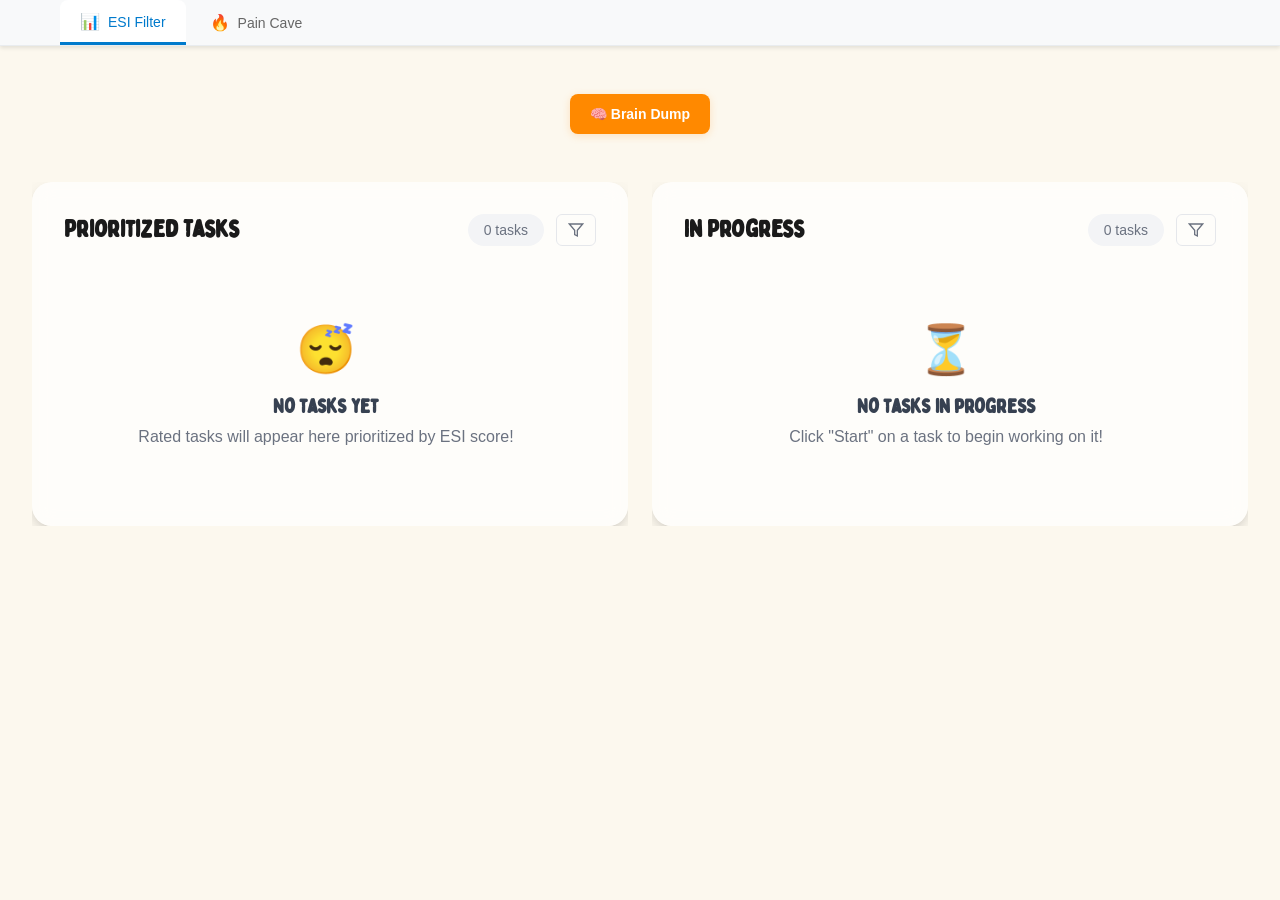
==== index.html @ 1f22bc1b "Fix PWA icon sizing - Add proper icon sizes for all platforms" ====
<!DOCTYPE html>
<html lang="en">
<head>
    <meta charset="UTF-8">
    <meta name="viewport" content="width=device-width, initial-scale=1.0">
    <title>ESI Filter - Task Prioritization Tool</title>
    <link rel="manifest" href="./manifest.json" />
    <meta name="theme-color" content="#007acc" />
    
    <!-- Favicon and icon links -->
    <link rel="icon" type="image/png" sizes="32x32" href="./icons/favicon-32x32.png">
    <link rel="icon" type="image/png" sizes="16x16" href="./icons/favicon-16x16.png">
    <link rel="apple-touch-icon" sizes="180x180" href="./icons/apple-touch-icon.png">
    <link rel="icon" type="image/png" sizes="192x192" href="./icons/icon-192.png">
    <link rel="icon" type="image/png" sizes="512x512" href="./icons/icon-512.png">
    <link rel="stylesheet" href="./styles.css">
    <link href="https://fonts.cdnfonts.com/css/bobby-jones" rel="stylesheet">
</head>
<body>
    <!-- Tab Navigation -->
    <nav class="app-tabs">
        <div class="tab-container">
            <button class="tab-btn active" onclick="switchTab('esi-filter')" data-tab="esi-filter">
                <span class="tab-icon">📊</span>
                ESI Filter
            </button>
            <button class="tab-btn" onclick="switchTab('pain-cave')" data-tab="pain-cave">
                <span class="tab-icon">🔥</span>
                Pain Cave
            </button>
        </div>
    </nav>

    <!-- ESI Filter Content -->
    <div id="esi-filter-content" class="tab-content active">
        <div class="container">
            <header>
                <div class="header-actions">
                    <button class="btn-brain-dump" onclick="openBrainDumpModal()">
                        🧠 Brain Dump
                    </button>
                </div>
            </header>

            <main class="main-grid">
                <!-- Left Column: Prioritized Tasks -->
                <section class="tasks-section">
                    <div class="card">
                        <div class="section-header">
                            <h2>Prioritized Tasks</h2>
                            <div class="header-controls">
                                <div class="task-count">
                                    <span id="task-count">0 tasks</span>
                                </div>
                                <div class="filter-container">
                                    <button id="prioritized-filter-btn" class="filter-btn" onclick="esiFilter.toggleFilterMenu('prioritized')" title="Filter tasks">
                                        <svg width="16" height="16" viewBox="0 0 24 24" fill="none" stroke="currentColor" stroke-width="2">
                                            <polygon points="22,3 2,3 10,12.46 10,19 14,21 14,12.46"/>
                                        </svg>
                                        <span id="prioritized-filter-badge" class="filter-badge hidden">All</span>
                                    </button>
                                    <div id="prioritized-filter-menu" class="filter-menu hidden">
                                        <div class="filter-option" data-value="all">All Tasks</div>
                                        <div class="filter-option" data-value="10x">10x Tasks</div>
                                        <div class="filter-option" data-value="2x">2x Tasks</div>
                                        <div class="filter-option" data-value="time-sensitive">Time-Sensitive</div>
                                    </div>
                                </div>
                            </div>
                        </div>
                        
                        <div id="tasks-container" class="tasks-container">
                            <div class="empty-state">
                                <div class="empty-icon">😴</div>
                                <h3>No tasks yet</h3>
                                <p>Rated tasks will appear here prioritized by ESI score!</p>
                            </div>
                        </div>
                    </div>
                </section>

                <!-- Right Column: In Progress -->
                <section class="in-progress-section">
                    <div class="card">
                        <div class="section-header">
                            <h2>In Progress</h2>
                            <div class="header-controls">
                                <div class="task-count">
                                    <span id="in-progress-task-count">0 tasks</span>
                                </div>
                                <div class="filter-container">
                                    <button id="in-progress-filter-btn" class="filter-btn" onclick="esiFilter.toggleFilterMenu('in-progress')" title="Filter tasks">
                                        <svg width="16" height="16" viewBox="0 0 24 24" fill="none" stroke="currentColor" stroke-width="2">
                                            <polygon points="22,3 2,3 10,12.46 10,19 14,21 14,12.46"/>
                                        </svg>
                                        <span id="in-progress-filter-badge" class="filter-badge hidden">All</span>
                                    </button>
                                    <div id="in-progress-filter-menu" class="filter-menu hidden">
                                        <div class="filter-option" data-value="all">All Tasks</div>
                                        <div class="filter-option" data-value="10x">10x Tasks</div>
                                        <div class="filter-option" data-value="2x">2x Tasks</div>
                                        <div class="filter-option" data-value="time-sensitive">Time-Sensitive</div>
                                    </div>
                                </div>
                            </div>
                        </div>
                        
                        <div id="in-progress-tasks-container" class="in-progress-tasks-container">
                            <div class="empty-state">
                                <div class="empty-icon">⏳</div>
                                <h3>No tasks in progress</h3>
                                <p>Click "Start" on a task to begin working on it!</p>
                            </div>
                        </div>
                        

                    </div>
                </section>
            </main>
            
            <!-- Completed Tasks Section (Full Width Below) -->
            <section id="completed-tasks-section" class="completed-tasks-section hidden">
                <div class="card">
                    <div class="section-header">
                        <h2>Completed Tasks</h2>
                        <div class="header-controls">
                            <div class="task-count">
                                <span id="completed-task-count">0 completed</span>
                            </div>
                            <div class="filter-container">
                                <button id="completed-filter-btn" class="filter-btn" onclick="esiFilter.toggleFilterMenu('completed')" title="Filter tasks">
                                    <svg width="16" height="16" viewBox="0 0 24 24" fill="none" stroke="currentColor" stroke-width="2">
                                        <polygon points="22,3 2,3 10,12.46 10,19 14,21 14,12.46"/>
                                    </svg>
                                    <span id="completed-filter-badge" class="filter-badge hidden">All</span>
                                </button>
                                <div id="completed-filter-menu" class="filter-menu hidden">
                                    <div class="filter-option" data-value="all">All Tasks</div>
                                    <div class="filter-option" data-value="10x">10x Tasks</div>
                                    <div class="filter-option" data-value="2x">2x Tasks</div>
                                    <div class="filter-option" data-value="time-sensitive">Time-Sensitive</div>
                                </div>
                            </div>
                        </div>
                    </div>
                    
                    <div id="completed-tasks-container" class="completed-tasks-container">
                        <!-- Completed tasks will be rendered here -->
                    </div>
                </div>
            </section>
        </div>
    </div>

    <!-- Pain Cave Content -->
    <div id="pain-cave-content" class="tab-content">
        <p style="text-align: center; margin-top: 50px; color: #666;">Loading Pain Cave...</p>
    </div>

    <script src="./script.js"></script>
    <script src="./Pain Cave/script.js"></script>
</body>
</html>
---- styles.css ----
/* Bobby Jones Font */
@font-face {
    font-family: 'Bobby Jones Soft';
    src: url('Assets/Fonts/Bobby Jones Soft.otf') format('opentype');
    font-weight: normal;
    font-style: normal;
    font-display: swap;
}

:root {
    --primary-color: #1abc9c;
    --secondary-color: #f0c808;
    --accent-color: #e26d5a;
    --background-color: #fcf8ee;
    --text-color: #1a1a1a;
    --font-heading: 'Bobby Jones Soft', 'Figtree', sans-serif;
    --font-body: 'Figtree', sans-serif;
  }
  
/* Reset and base styles */
* {
    margin: 0;
    padding: 0;
    box-sizing: border-box;
}

body {
    font-family: var(--font-body);
    background-color: var(--background-color);
    color: var(--text-color);
    margin: 0;
    padding: 0;
}

h1, h2, h3 {
    font-family: var(--font-heading);
}
  
button {
    background-color: var(--primary-color);
    color: white;
    border-radius: 8px;
    padding: 10px 16px;
}

.container {
    max-width: 1400px;
    margin: 0 auto;
    padding: 2rem;
}

/* Header */
header {
    text-align: center;
    margin-bottom: 3rem;
    color: white;
}

header h1 {
    font-size: 3rem;
    margin-bottom: 0.5rem;
    font-weight: 700;
    color: #0097f2;
}

.subtitle {
    font-size: 1.2rem;
    opacity: 0.9;
    font-weight: 600;
    color:#1a1a1a
}

.subheader {
    font-size: 1rem;
    opacity: 0.7;
    font-weight: 400;
    color: #6b7280;
    margin-top: 0.5rem;
    font-style: italic;
    max-width: 600px;
    margin-left: auto;
    margin-right: auto;
}

/* Main Grid Layout - Clean Dynamic Grid */
.main-grid {
    display: grid;
    gap: 1.5rem;
    align-items: start;
    min-height: 70vh;
    transition: all 0.3s ease;
    overflow-x: hidden;
    width: 100%;
}

/* Dynamic layout - Brain Dump on top, then variable columns below */
.main-grid.one-column {
    grid-template-rows: auto 1fr;
    grid-template-columns: 1fr;
}

.main-grid.two-columns {
    grid-template-rows: auto 1fr;
    grid-template-columns: 1fr 1fr;
}

.main-grid.three-columns {
    grid-template-rows: auto 1fr;
    grid-template-columns: 1fr 1fr 1fr;
}

/* Brain Dump section - spans full width at top */
.add-task-section {
    grid-column: 1 / -1;
    display: flex;
    flex-direction: column;
    min-width: 0;
    overflow-x: hidden;
}

/* Column sections - all task columns in same row */
.to-be-rated-section,
.in-progress-section,
.tasks-section {
    height: 100%;
    display: flex;
    flex-direction: column;
    min-width: 0;
    overflow-x: hidden;
}

/* Cards */
.card {
    background: white;
    border-radius: 16px;
    padding: 2rem;
    box-shadow: 0 8px 25px -5px rgba(0, 0, 0, 0.15), 0 4px 10px -2px rgba(0, 0, 0, 0.1);
    backdrop-filter: blur(10px);
}

/* Main grid cards */
.main-grid .card {
    background: rgba(255, 255, 255, 0.7);
    border-radius: 20px;
    overflow: hidden; /* Ensures shadow and children stay inside */
    box-shadow: 0 8px 25px -5px rgba(0, 0, 0, 0.15), 0 4px 10px -2px rgba(0, 0, 0, 0.1);
  
    height: 100%;
    max-height: 70vh;
    display: flex;
    flex-direction: column;
    flex: 1;
    width: 100%;
    min-width: 0;
}

/* Sticky card for brain dump */
.sticky-card {
    position: sticky;
    top: 2rem;
    height: auto;
    max-height: 70vh;
    overflow: visible;
}

/* Section headers */
.section-header {
    display: flex;
    justify-content: space-between;
    align-items: center;
    margin-bottom: 1.5rem;
    flex-wrap: wrap;
    gap: 1rem;
}

.header-controls {
    display: flex;
    align-items: center;
    gap: 0.75rem;
    flex-wrap: wrap;
}

.input-section-header {
    margin-bottom: 1.5rem;
    font-size: 1.5rem;
    font-weight: 600;
    color: #374151;
    text-align: left;
}

.task-count {
    background: #f3f4f6;
    padding: 0.5rem 1rem;
    border-radius: 20px;
    font-size: 0.875rem;
    font-weight: 500;
    color: #6b7280;
}

/* Filter Interface */
.filter-container {
    position: relative;
    display: inline-block;
}

.filter-btn {
    background: transparent;
    border: 1px solid #e5e7eb;
    border-radius: 6px;
    padding: 0.5rem;
    cursor: pointer;
    transition: all 0.2s ease;
    display: flex;
    align-items: center;
    gap: 0.5rem;
    color: #6b7280;
    min-width: 40px;
    height: 32px;
    justify-content: center;
}

.filter-btn:hover {
    background: #f3f4f6;
    border-color: #9ca3af;
    color: #374151;
}

.filter-btn.active {
    background: rgba(107, 114, 128, 0.08);
    border: none;
    color: #6b7280;
}

.filter-badge {
    background: #6b7280;
    color: white;
    font-size: 0.7rem;
    font-weight: 600;
    padding: 0.125rem 0.375rem;
    border-radius: 10px;
    line-height: 1;
    min-width: 20px;
    text-align: center;
}

/* Time-sensitive filter badge specific styling */
.filter-badge.time-sensitive {
    background: #0097f2;
}

.filter-badge.hidden {
    display: none;
}

.filter-menu {
    position: absolute;
    top: calc(100% + 4px);
    right: 0;
    background: white;
    border: 1px solid #e5e7eb;
    border-radius: 8px;
    box-shadow: 0 4px 12px rgba(0, 0, 0, 0.15);
    z-index: 1000;
    min-width: 140px;
}

.filter-menu.hidden {
    display: none;
}

.filter-option {
    padding: 0.75rem 1rem;
    cursor: pointer;
    transition: background-color 0.2s ease;
    font-size: 0.875rem;
    color: #374151;
    border-bottom: 1px solid #f3f4f6;
}

.filter-option:last-child {
    border-bottom: none;
}

.filter-option:first-child {
    border-top-left-radius: 8px;
    border-top-right-radius: 8px;
}

.filter-option:last-child {
    border-bottom-left-radius: 8px;
    border-bottom-right-radius: 8px;
}

.filter-option:hover {
    background: #f3f4f6;
}

.filter-option:active {
    background: #e5e7eb;
}

/* Legacy dropdown styles - keeping for potential fallback */
.task-filter-dropdown {
    padding: 0.375rem 0.75rem;
    border: 1px solid #d1d5db;
    border-radius: 6px;
    font-size: 0.8rem;
    font-weight: 500;
    background: white;
    color: #374151;
    cursor: pointer;
    transition: all 0.2s ease;
    min-width: 90px;
}

.task-filter-dropdown:focus {
    outline: none;
    border-color: #3b82f6;
    box-shadow: 0 0 0 2px rgba(59, 130, 246, 0.1);
}

.task-filter-dropdown:hover {
    border-color: #9ca3af;
    background: #f9fafb;
}

/* Form styles */
.form-group {
    margin-bottom: 1.5rem;
    height: 360px;
    display: flex;
    flex-direction: column;
}

/* Brain Dump Textarea */
#brain-dump-text {
    width: 100%;
    height: 100%;
    padding: 1rem;
    border: 2px solid #e5e7eb;
    border-radius: 12px;
    font-size: 1rem;
    transition: all 0.2s ease;
    background: #f9fafb;
    font-family: inherit;
    line-height: 1.5;
    resize: none;
    overflow-y: auto;
    min-height: 200px;
}

#brain-dump-text:focus {
    outline: none;
    border-color: #ffcb12;
    box-shadow: 0 0 0 3px rgba(255, 203, 18, 0.1);
    background: white;
}

#brain-dump-text::placeholder {
    color: #9ca3af;
    font-style: italic;
}

/* Buttons */
.btn-primary {
    background: #ff8900;
    color: white;
    border: none;
    padding: 1rem 2rem;
    border-radius: 8px;
    font-size: 1rem;
    font-weight: 600;
    cursor: pointer;
    transition: all 0.2s ease;
    width: 100%;
    box-shadow: 0 4px 15px rgba(255, 137, 0, 0.3);
}

.btn-primary:hover {
    background: #e67500;
    transform: translateY(-2px);
    box-shadow: 0 4px 12px rgba(0, 0, 0, 0.15);
}

.btn-primary:active {
    transform: translateY(0);
}

/* Scrollable containers */
.tasks-container,
.unrated-tasks-container,
.in-progress-tasks-container {
    flex: 1;
    overflow-y: auto;
    overflow-x: visible;
    padding: 0.25rem 0.5rem 0 0;
    min-height: 200px;
    position: relative;
}

/* Task items should not create stacking contexts that interfere with dropdowns */
.task-item,
.unrated-task-item,
.in-progress-task-item {
    margin-bottom: 0.5rem;
    transition: all 0.2s ease;
    position: static;
    overflow: visible;
}

/* Unrated Tasks - Purple-grey accent */
.unrated-task-item .task-card {
    position: relative;
    padding: 1rem;
    background: #fefefe;
    border: 1px solid #e5e7eb;
    border-left: 4px solid #5b5167;
    border-radius: 12px;
    overflow: visible;
}

/* Prioritized Tasks - Teal accent */
.task-item .task-card {
    position: relative;
    padding: 0.75rem;
    background: #fefefe;
    border: 1px solid #e5e7eb;
    border-left: 4px solid #1abc9c;
    border-radius: 12px;
    overflow: visible;
}

/* In Progress Tasks - Amber accent (already implemented) */
.in-progress-task-item .task-card {
    position: relative;
    padding: 1rem;
    background: #fefefe;
    border: 1px solid #e5e7eb;
    border-left: 4px solid #f59e0b;
    border-radius: 12px;
    overflow: visible;
}

/* Completed Tasks - Teal accent */
.completed-task-item {
    background: #fefefe;
    border: 1px solid #e5e7eb;
    border-left: 4px solid #059669;
    border-radius: 12px;
    padding: 1rem;
    margin-bottom: 0.5rem;
    transition: all 0.2s ease;
    position: relative;
    overflow: hidden;
}

.task-row {
    display: flex;
    align-items: flex-end;
    justify-content: space-between;
    flex-wrap: nowrap;
    gap: 0.5rem;
    margin-bottom: 1rem;
}

.input-group {
    display: flex;
    flex-direction: column;
    flex: 1;
    min-width: 0;
}

.input-group .score-input {
    width: 100%;
    padding: 0.5rem 0.75rem;
    border: 1px solid #d1d5db;
    border-radius: 6px;
    font-size: 0.875rem;
    background: white;
    cursor: pointer;
    transition: all 0.2s ease;
    text-align: left;
    font-weight: 400;
    color: #9ca3af;
    appearance: none;
    -moz-appearance: none;
    -webkit-appearance: none;
}

.input-group .score-input:focus {
    outline: none;
    border-color: #3b82f6;
    box-shadow: 0 0 0 2px rgba(59, 130, 246, 0.1);
    color: #374151;
}

.input-group .score-input option {
    color: #374151;
    font-weight: 400;
    padding: 0.5rem;
}

/* When a value is selected, make text darker */
.input-group .score-input:not(:invalid) {
    color: #374151;
}

/* Add extra margin to first task to prevent clipping */
.task-item:first-child,
.unrated-task-item:first-child,
.in-progress-task-item:first-child {
    margin-top: 0.25rem;
}

/* Custom scrollbar */
.tasks-container::-webkit-scrollbar,
.unrated-tasks-container::-webkit-scrollbar,
.in-progress-tasks-container::-webkit-scrollbar {
    width: 6px;
}

.tasks-container::-webkit-scrollbar-track,
.unrated-tasks-container::-webkit-scrollbar-track,
.in-progress-tasks-container::-webkit-scrollbar-track {
    background: #f1f1f1;
    border-radius: 3px;
}

.tasks-container::-webkit-scrollbar-thumb,
.unrated-tasks-container::-webkit-scrollbar-thumb,
.in-progress-tasks-container::-webkit-scrollbar-thumb {
    background: #c1c1c1;
    border-radius: 3px;
}

.tasks-container::-webkit-scrollbar-thumb:hover,
.unrated-tasks-container::-webkit-scrollbar-thumb:hover,
.in-progress-tasks-container::-webkit-scrollbar-thumb:hover {
    background: #a8a8a8;
}

/* Empty state */
.empty-state {
    text-align: center;
    padding: 3rem 1rem;
    color: #6b7280;
}

.empty-icon {
    font-size: 3rem;
    margin-bottom: 1rem;
}

.empty-state h3 {
    font-size: 1.25rem;
    margin-bottom: 0.5rem;
    color: #374151;
}

/* Task Items - Prioritized Tasks */
.task-item {
    width: 100%;
}

/* .task-item::before {
    content: '';
    position: absolute;
    left: 0;
    top: 0;
    bottom: 0;
    width: 4px;
    background: linear-gradient(135deg, #667eea 0%, #764ba2 100%);
} */

.task-item .task-card:hover {
    transform: translateY(-2px);
    box-shadow: 0 4px 12px rgba(0, 0, 0, 0.08);
    transition: all 0.2s ease;
}

.task-header-compact {
    margin-bottom: 0.75rem;
}

.task-name {
    font-size: 1.125rem;
    font-weight: 600;
    color: #1f2937;
    line-height: 1.3;
    max-width: calc(100% - 120px);
    overflow: hidden;
    text-overflow: ellipsis;
    white-space: nowrap;
    padding-right: 1rem;
    cursor: help;
}

.task-metrics-row {
    display: flex;
    align-items: center;
    gap: 0.5rem;
    margin-bottom: 0.75rem;
}

.metric-compact {
    display: flex;
    flex-direction: column;
    align-items: center;
    background: white;
    padding: 0.25rem 0.5rem;
    border-radius: 6px;
    border: 1px solid #e5e7eb;
    min-width: 32px;
}

.metric-compact .metric-label {
    font-size: 0.6rem;
    text-transform: uppercase;
    letter-spacing: 0.3px;
    color: #6b7280;
    font-weight: 600;
    margin-bottom: 0.1rem;
    line-height: 1;
}

.metric-compact .metric-value {
    font-size: 0.9rem;
    font-weight: 700;
    color: #1f2937;
    line-height: 1;
}

.task-score-compact {
    background: linear-gradient(135deg, #667eea 0%, #764ba2 100%);
    color: white;
    padding: 0.5rem 1rem;
    border-radius: 20px;
    font-weight: 700;
    font-size: 1.1rem;
    min-width: 60px;
    text-align: center;
    margin-left: 0.25rem;
}

.task-status-row-compact {
    display: flex;
    justify-content: space-between;
    align-items: center;
    padding-top: 0.5rem;
    border-top: 1px solid #e5e7eb;
}

.task-actions {
    display: flex;
    align-items: center;
    gap: 0.5rem;
}

.notes-btn {
    background: transparent;
    border: 1px solid #d1d5db;
    padding: 0.25rem 0.5rem;
    border-radius: 4px;
    font-size: 0.8rem;
    cursor: pointer;
    transition: all 0.2s ease;
    display: flex;
    align-items: center;
    justify-content: center;
    min-width: 28px;
    height: 28px;
}

.notes-btn:hover {
    background: #f3f4f6;
    border-color: #9ca3af;
}

.notes-btn.has-notes {
    background: #fef3c7;
    border-color: #f59e0b;
    color: #92400e;
}

.notes-btn.has-notes:hover {
    background: #fbbf24;
}

.notes-panel {
    margin-top: 0.75rem;
    padding: 0.75rem;
    background: #f9fafb;
    border: 1px solid #e5e7eb;
    border-radius: 8px;
}

.notes-textarea {
    width: 100%;
    min-height: 80px;
    padding: 0.5rem;
    border: 1px solid #ffcb12;
    border-radius: 4px;
    font-size: 0.875rem;
    font-family: inherit;
    resize: vertical;
    transition: border-color 0.2s ease;
}

.notes-textarea:focus {
    outline: none;
    border-color: #ffcb12;
    box-shadow: 0 0 0 2px rgba(255, 203, 18, 0.1);
}

.notes-actions {
    display: flex;
    gap: 0.5rem;
    margin-top: 0.5rem;
    justify-content: flex-end;
}

.notes-save-btn {
    background: #0097f2;
    color: white;
    border: none;
    padding: 0.375rem 0.75rem;
    border-radius: 4px;
    font-size: 0.8rem;
    font-weight: 500;
    cursor: pointer;
    transition: all 0.2s ease;
}

.notes-save-btn:hover {
    background: #0075c2;
}

.notes-cancel-btn {
    background: transparent;
    color: #6b7280;
    border: 1px solid #d1d5db;
    padding: 0.375rem 0.75rem;
    border-radius: 4px;
    font-size: 0.8rem;
    cursor: pointer;
    transition: all 0.2s ease;
}

.notes-cancel-btn:hover {
    background: #f3f4f6;
    border-color: #9ca3af;
}

.task-status {
    font-size: 0.85rem;
    font-weight: 500;
    padding: 0.25rem 0.75rem;
    border-radius: 16px;
    display: flex;
    align-items: center;
    gap: 0.5rem;
}

.status-start {
    background: #f3f4f6;
    color: #6b7280;
    border: 1px solid #d1d5db;
}

.status-progress {
    background: #fef3c7;
    color: #d97706;
    border: 1px solid #fbbf24;
}

.status-complete {
    background: #dcfce7;
    color: #16a34a;
    border: 1px solid #4ade80;
}

.status-btn-compact {
    background: none;
    color: #6b7280;
    border: 1px solid #e5e7eb;
    padding: 0.375rem 0.75rem;
    border-radius: 6px;
    font-size: 0.8rem;
    font-weight: 500;
    cursor: pointer;
    transition: all 0.2s ease;
    height: 30px;
}

.status-btn-compact:hover {
    background: #ff8900;
    color: white;
    border: none;
    transform: translateY(-1px);
    box-shadow: 0 2px 4px rgba(102, 126, 234, 0.3);
}

.status-btn-compact:active {
    transform: translateY(0);
}

/* Individual Pain Cave Button for tasks */
.btn-pain-cave-task {
    background: #2d3748;
    color: white;
    border: none;
    padding: 0.375rem 0.75rem;
    border-radius: 6px;
    font-size: 0.8rem;
    font-weight: 500;
    cursor: pointer;
    transition: all 0.2s ease;
    height: 30px;
    min-width: 32px;
    display: flex;
    align-items: center;
    justify-content: center;
}

.btn-pain-cave-task:hover {
    background: #1a202c;
    transform: translateY(-1px);
    box-shadow: 0 2px 4px rgba(45, 55, 72, 0.3);
}

.btn-pain-cave-task:active {
    transform: translateY(0);
}

/* Unrated Tasks */
.unrated-task-item {
    margin-bottom: 0.5rem;
    transition: all 0.2s ease;
    position: relative;
}

/* .unrated-task-item::before {
    content: '';
    position: absolute;
    left: 0;
    top: 0;
    bottom: 0;
    width: 4px;
    background: linear-gradient(135deg, #f59e0b 0%, #fbbf24 100%);
} */

.unrated-task-item .task-card:hover {
    transform: translateY(-2px);
    box-shadow: 0 4px 12px rgba(0, 0, 0, 0.08);
    transition: all 0.2s ease;
}

.unrated-task-header {
    margin-bottom: 1rem;
}

.unrated-task-name {
    font-size: 1rem;
    font-weight: 600;
    color: #1f2937;
    line-height: 1.3;
    max-width: calc(100% - 120px);
    overflow: hidden;
    text-overflow: ellipsis;
    white-space: nowrap;
    padding-right: 1rem;
    cursor: help;
}

.task-row {
    display: flex;
    align-items: flex-end;
    justify-content: space-between;
    flex-wrap: nowrap;
    gap: 0.5rem;
    margin-bottom: 1rem;
}

.input-group {
    display: flex;
    flex-direction: column;
    flex: 1;
    min-width: 0;
}

.input-group .score-input {
    width: 100%;
    padding: 0.5rem 0.75rem;
    border: 1px solid #d1d5db;
    border-radius: 6px;
    font-size: 0.875rem;
    background: white;
    cursor: pointer;
    transition: all 0.2s ease;
    text-align: left;
    font-weight: 400;
    color: #9ca3af;
    appearance: none;
    -moz-appearance: none;
    -webkit-appearance: none;
}

.input-group .score-input:focus {
    outline: none;
    border-color: #3b82f6;
    box-shadow: 0 0 0 2px rgba(59, 130, 246, 0.1);
    color: #374151;
}

.input-group .score-input option {
    color: #374151;
    font-weight: 400;
    padding: 0.5rem;
}

/* When a value is selected, make text darker */
.input-group .score-input:not(:invalid) {
    color: #374151;
}

/* Custom Dropdown Styles */
.custom-dropdown {
    position: relative;
    width: 100%;
    overflow: visible;
}

.dropdown-input {
    width: 100%;
    padding: 0.3rem 1.8rem 0.3rem 0.6rem;
    border: 1px solid #0097f2;
    border-radius: 6px;
    font-size: 0.75rem;
    background: white;
    cursor: text;
    transition: all 0.2s ease;
    text-align: center;
    font-weight: 600;
    appearance: textfield; /* Standard */
    -moz-appearance: textfield; /* Firefox */
}

/* Hide spinner arrows on Chrome, Safari, Edge */
.dropdown-input::-webkit-outer-spin-button,
.dropdown-input::-webkit-inner-spin-button {
    appearance: none; /* Standard */
    -webkit-appearance: none;
    margin: 0;
}

.dropdown-input:focus {
    outline: none;
    border-color: #0097f2;
    box-shadow: 0 0 0 2px rgba(11, 171, 245, 0.2);
}

.dropdown-arrow {
    position: absolute;
    right: 0.5rem;
    top: 50%;
    transform: translateY(-50%);
    font-size: 0.6rem;
    color: #6b7280;
    cursor: pointer;
    transition: transform 0.2s ease;
}

.custom-dropdown.open .dropdown-arrow {
    transform: translateY(-50%) rotate(180deg);
}

.dropdown-options {
    position: fixed;
    background: white;
    border: 1px solid #0097f2;
    border-radius: 6px;
    max-height: 200px;
    overflow-y: auto;
    z-index: 9999;
    box-shadow: 0 8px 25px rgba(0, 0, 0, 0.2);
    opacity: 0;
    visibility: hidden;
    transform: translateY(-10px);
    transition: all 0.2s ease;
    min-width: 150px;
    max-width: 300px;
    white-space: nowrap;
}

.custom-dropdown.open .dropdown-options {
    opacity: 1 !important;
    visibility: visible !important;
    transform: translateY(0) !important;
}

.dropdown-option {
    padding: 0.5rem 0.75rem;
    font-size: 0.75rem;
    color: #374151;
    cursor: pointer;
    transition: background-color 0.15s ease;
    border-bottom: 1px solid #f3f4f6;
}

.dropdown-option:last-child {
    border-bottom: none;
}

.dropdown-option:hover {
    background-color: #fef3c7;
    color: #92400e;
}

.dropdown-option:active {
    background-color: #fbbf24;
}

.rate-button {
    background: none;
    color: #6b7280;
    border: 1px solid #e5e7eb;
    padding: 0.375rem 0.75rem;
    border-radius: 6px;
    font-size: 0.8rem;
    font-weight: 500;
    cursor: pointer;
    transition: all 0.2s ease;
    white-space: nowrap;
    height: 30px;
}

.rate-button:hover {
    background: #ff8900;
    color: white;
    border: none;
    transform: translateY(-1px);
    box-shadow: 0 2px 4px rgba(102, 126, 234, 0.3);
}

/* Leverage Selector */
.leverage-section {
    margin-top: 1rem;
    padding-top: 1rem;
    border-top: 1px solid #e5e7eb;
}

.leverage-row {
    display: flex;
    align-items: center;
    gap: 1rem;
}

.leverage-label {
    font-size: 0.8rem;
    font-weight: 600;
    color: #374151;
    margin-bottom: 0.5rem;
    display: block;
    text-align: center;
}

.leverage-label-left {
    font-size: 0.8rem;
    font-weight: 600;
    color: #374151;
    margin: 0;
    white-space: nowrap;
}

.leverage-buttons {
    display: flex;
    gap: 0.5rem;
    justify-content: flex-start;
}

.leverage-btn {
    background: #f3f4f6;
    color: #6b7280;
    border: 1px solid #d1d5db;
    padding: 0.375rem 0.75rem;
    border-radius: 6px;
    font-size: 0.75rem;
    font-weight: 600;
    cursor: pointer;
    transition: all 0.2s ease;
    min-width: 50px;
}

.leverage-btn:hover {
    background: #e5e7eb;
    border-color: #9ca3af;
    color: #374151;
}

/* Default active state (fallback) */
.leverage-btn.active {
    background: #3b82f6;
    color: white;
    border-color: #2563eb;
}

.leverage-btn.active:hover {
    background: #2563eb;
}

/* Specific active states for leverage types */
.leverage-btn[id*="leverage-10x"].active {
    background: #1abc9c;
    color: white;
    border-color: #16a085;
}

.leverage-btn[id*="leverage-10x"].active:hover {
    background: #16a085;
}

.leverage-btn[id*="leverage-2x"].active {
    background: #5b5167;
    color: white;
    border-color: #4a4058;
}

.leverage-btn[id*="leverage-2x"].active:hover {
    background: #4a4058;
}

/* Leverage Badges */
.leverage-badge {
    display: inline-block;
    padding: 0.375rem 0.75rem;
    border-radius: 6px;
    font-size: 0.8rem;
    font-weight: 500;
    text-transform: uppercase;
    letter-spacing: 0.5px;
    margin-top: 0.25rem;
    margin-left: 0.5rem;
    height: 30px;
    box-sizing: border-box;
    display: inline-flex;
    align-items: center;
    justify-content: center;
}

.leverage-10x {
    background: rgba(26, 188, 156, 0.1);
    color: #1abc9c;
    border: 1px solid rgba(26, 188, 156, 0.3);
}

.leverage-2x {
    background: rgba(91, 81, 103, 0.1);
    color: #5b5167;
    border: 1px solid rgba(91, 81, 103, 0.3);
}

.leverage-label-required {
    color: #6b7280;
    font-size: 0.7rem;
    font-weight: 600;
    text-transform: uppercase;
    letter-spacing: 0.5px;
    margin-bottom: 0.25rem;
    text-align: center;
}

/* Time-Sensitive Toggle */
.time-sensitive-toggle {
    position: absolute;
    top: 0.5rem;
    right: 2.5rem;
    background: transparent;
    border: none;
    padding: 0.25rem;
    border-radius: 4px;
    cursor: pointer;
    transition: all 0.2s ease;
    width: 24px;
    height: 24px;
    display: flex;
    align-items: center;
    justify-content: center;
    opacity: 0.4;
    color: #9ca3af;
}

.time-sensitive-toggle:hover {
    opacity: 0.7;
    background: rgba(156, 163, 175, 0.1);
    color: #6b7280;
}

.time-sensitive-toggle.active {
    opacity: 1;
    background: rgba(0, 151, 242, 0.1);
    color: #0097f2;
}

.time-sensitive-toggle.active:hover {
    background: rgba(0, 151, 242, 0.15);
    color: #0085d4;
}

/* Time-Sensitive Indicator */
.time-sensitive-indicator {
    display: inline-flex;
    align-items: center;
    justify-content: center;
    padding: 0.25rem;
    border-radius: 4px;
    background: rgba(0, 151, 242, 0.08);
    color: #0097f2;
    margin-left: 0.5rem;
    margin-top: 0.25rem;
    opacity: 0.8;
}

/* Adjust task-leverage-area to handle multiple elements */
.task-leverage-area {
    display: flex;
    align-items: center;
    flex-wrap: wrap;
    gap: 0.5rem;
}

/* Responsive adjustments for time-sensitive toggle */
@media (max-width: 768px) {
    .time-sensitive-toggle {
        width: 20px;
        height: 20px;
        top: 0.375rem;
        right: 2.25rem;
    }
    
    .time-sensitive-toggle svg {
        width: 14px;
        height: 14px;
    }
    
    .task-leverage-area {
        flex-direction: column;
        align-items: flex-start;
        gap: 0.25rem;
    }
    
    .leverage-buttons {
        display: flex;
        gap: 0.25rem;
    }
}

/* Completed Tasks */
.completed-tasks-section {
    margin-top: 2rem;
    width: 100%;
}

.completed-tasks-section.hidden {
    display: none;
}

.completed-tasks-container {
    min-height: 100px;
    max-height: 250px;
    overflow-y: auto;
    padding-right: 0.5rem;
    position: relative;
}

.completed-task-item:hover {
    transform: translateY(-2px);
    box-shadow: 0 4px 12px rgba(0, 0, 0, 0.08);
    transition: all 0.2s ease;
}

.completed-task-bottom-row {
    display: flex;
    justify-content: space-between;
    align-items: center;
    padding-top: 0.5rem;
    border-top: 1px solid #e5e7eb;
    margin-top: 0.75rem;
}

.notes-textarea[readonly] {
    background: #f9fafb;
    color: #374151;
    cursor: default;
}

.completed-task-notes {
    margin-top: 0.75rem;
    padding: 0.75rem;
    background: #f0fdf4;
    border: 1px solid #bbf7d0;
    border-radius: 8px;
    display: flex;
    gap: 0.5rem;
    align-items: flex-start;
}

.notes-icon {
    font-size: 0.875rem;
    opacity: 0.7;
    margin-top: 0.125rem;
    flex-shrink: 0;
}

.notes-content {
    flex: 1;
    min-width: 0;
}

.notes-text {
    font-style: italic;
    color: #374151;
    font-size: 0.875rem;
    line-height: 1.5;
    white-space: pre-wrap;
    word-break: break-word;
}

.notes-full-text {
    font-style: italic;
    color: #374151;
    font-size: 0.875rem;
    line-height: 1.5;
    white-space: pre-wrap;
    word-break: break-word;
    margin-top: 0.5rem;
}

.notes-toggle-btn {
    background: transparent;
    color: #059669;
    border: none;
    font-size: 0.75rem;
    cursor: pointer;
    text-decoration: underline;
    margin-top: 0.25rem;
    padding: 0;
    font-weight: 500;
}

.notes-toggle-btn:hover {
    color: #047857;
}

/* Analytics button for reflection insights */
.analytics-btn {
    background: #fef2f2 !important;
    border: 1px solid #fca5a5 !important;
    color: #dc2626 !important;
    padding: 0.25rem 0.5rem;
    border-radius: 4px;
    font-size: 0.8rem;
    cursor: pointer;
    transition: all 0.2s ease;
    display: flex;
    align-items: center;
    justify-content: center;
    min-width: 28px;
    height: 28px;
}

.analytics-btn:hover {
    background: #fee2e2 !important;
    border-color: #f87171 !important;
    color: #b91c1c !important;
}

.analytics-btn.has-reflection {
    background: #f0f9ff !important;
    border-color: #0097f2 !important;
    color: #004876 !important;
}

.analytics-btn.has-reflection:hover {
    background: #0095f27a !important;
    color: #004876 !important;
}

/* Simplified reflection content */
.reflection-content {
    margin: 1rem 0;
    padding: 1rem;
    background: #f0f9ff;
    border: 1px solid #60a5fa;
    border-radius: 12px;
    font-size: 0.875rem;
    transition: all 0.2s ease;
}

/* Remove old reflection insights styles */
.reflection-insights {
    margin: 1rem 0;
    padding: 1rem;
    background: #f0f9ff;
    border: 1px solid #60a5fa;
    border-radius: 12px;
    font-size: 0.875rem;
}

.reflection-header {
    display: flex;
    justify-content: space-between;
    align-items: center;
    cursor: pointer;
    margin-bottom: 0.75rem;
    padding: 0.25rem 0;
    border-radius: 6px;
    transition: background-color 0.2s ease;
}

.reflection-header:hover {
    background: rgba(0, 151, 242, 0.1);
}

.insight-header {
    font-weight: 600;
    color: #004876;
    font-size: 0.8rem;
    opacity: 0.9;
}

.reflection-toggle-btn {
    background: transparent;
    border: 1px solid #60a5fa;
    padding: 0.25rem 0.5rem;
    border-radius: 4px;
    font-size: 0.8rem;
    cursor: pointer;
    transition: all 0.2s ease;
    display: flex;
    align-items: center;
    justify-content: center;
    min-width: 28px;
    height: 28px;
    color: #004876;
}

.reflection-toggle-btn:hover {
    background: rgba(0, 151, 242, 0.1);
    border-color: #0097f2;
}

.rating-comparison-compact {
    display: flex;
    flex-direction: column;
    gap: 0.5rem;
}

.rating-row {
    display: flex;
    align-items: center;
    justify-content: space-between;
    padding: 0.5rem 0;
}

.rating-label {
    font-weight: 600;
    color: #17937a;
    min-width: 60px;
    font-size: 0.75rem;
    text-transform: uppercase;
    letter-spacing: 0.5px;
}

.rating-values {
    font-family: 'SF Mono', Monaco, 'Cascadia Code', 'Roboto Mono', Consolas, 'Courier New', monospace;
    color: #0d9488;
    font-weight: 500;
    font-size: 0.8rem;
    background: white;
    padding: 0.25rem 0.5rem;
    border-radius: 6px;
    border: 1px solid #a7f3d0;
}

.total-delta {
    text-align: center;
    padding: 0.5rem;
    border-radius: 8px;
    font-weight: 500;
    font-size: 0.75rem;
    margin-top: 0.5rem;
    font-style: italic;
}

.delta-positive {
    background: rgba(34, 197, 94, 0.1);
    color: #15803d;
    border: 1px solid rgba(34, 197, 94, 0.2);
}

.delta-negative {
    background: rgba(239, 68, 68, 0.1);
    color: #dc2626;
    border: 1px solid rgba(239, 68, 68, 0.2);
}

.delta-neutral {
    background: rgba(107, 114, 128, 0.1);
    color: #4b5563;
    border: 1px solid rgba(107, 114, 128, 0.2);
}

/* Responsive design */
@media (max-width: 1024px) {
    .main-grid.one-column,
    .main-grid.two-columns,
    .main-grid.three-columns {
        grid-template-rows: auto auto auto auto;
        grid-template-columns: 1fr;
        gap: 1rem;
    }
    
    .main-grid .to-be-rated-section,
    .main-grid .in-progress-section,
    .main-grid .tasks-section {
        grid-column: 1;
    }
    
    .main-grid .card {
        max-height: 60vh;
    }
    
    .sticky-card {
        position: static;
        max-height: none;
    }
    
    .completed-tasks-section {
        margin-top: 1rem;
    }
}

@media (max-width: 768px) {
    .container {
        padding: 1rem;
    }
    
    header h1 {
        font-size: 2rem;
    }
    
    .main-grid.one-column,
    .main-grid.two-columns,
    .main-grid.three-columns {
        grid-template-rows: auto auto auto auto;
        grid-template-columns: 1fr;
        gap: 1rem;
    }
    
    .add-task-section,
    .to-be-rated-section,
    .in-progress-section,
    .tasks-section {
        grid-column: 1;
        margin-top: 0;
    }
    
    .main-grid .card {
        padding: 1.5rem;
        max-height: 50vh;
    }
    
    .sticky-card {
        position: static;
        max-height: none;
    }
    
    .tasks-container,
    .unrated-tasks-container,
    .in-progress-tasks-container {
        max-height: 40vh;
    }
    
    .completed-tasks-section {
        margin-top: 1rem;
    }

    .header-controls {
        flex-direction: column;
        align-items: flex-start;
        gap: 0.5rem;
    }

    .task-filter-dropdown {
        min-width: 120px;
        font-size: 0.75rem;
    }
}

/* Animation for new tasks */
@keyframes slideIn {
    from {
        opacity: 0;
        transform: translateY(20px);
    }
    to {
        opacity: 1;
        transform: translateY(0);
    }
}

.task-item.new {
    animation: slideIn 0.3s ease-out;
}

/* Warning for no 10x tasks in progress */
.no-10x-warning {
    margin: 0.75rem 0;
    padding: 0.5rem 0.75rem;
    background: #fef2f2;
    border: 1px solid #fecaca;
    border-left: 3px solid #dc2626;
    border-radius: 6px;
    animation: slideIn 0.3s ease-out;
}

.warning-content {
    display: flex;
    align-items: center;
    gap: 0.375rem;
    color: #dc2626;
    font-weight: 500;
    font-size: 0.75rem;
}

.warning-icon {
    font-size: 0.875rem;
    flex-shrink: 0;
}

.warning-text {
    flex: 1;
}

.hidden {
    display: none;
}

.task-metrics-top-right {
    position: absolute;
    top: 1.5rem;
    right: 0.75rem;
    display: flex;
    align-items: center;
    gap: 0.25rem;
}

/* Completed tasks need higher positioning */
.completed-task-item .task-metrics-top-right {
    top: 1.75rem;
}

/* Top 20% tasks keep the green color (existing) */
.task-score-right {
    position: relative;
    background: #3b9901;
    color: white;
    padding: 0.5rem 0.5rem;
    border-radius: 6px;
    font-weight: 700;
    font-size: 0.9rem;
    min-width: 32px;
    height: 32px;
    text-align: center;
}

/* Non-top-20% tasks get a lighter blue-gray color */
.task-score-right.score-standard {
    background: #9ca3af;
    color: white;
}

.task-score-right.score-standard:hover {
    transform: scale(1.05);
    box-shadow: 0 2px 8px rgba(156, 163, 175, 0.3);
}

/* Keep green hover for top 20% */
.task-score-right:not(.score-standard):hover {
    transform: scale(1.05);
    box-shadow: 0 2px 8px rgba(59, 153, 1, 0.3);
}

/* Dual Score Display for Post-Reflection Tasks */
.task-metrics-dual {
    position: absolute;
    top: 1.75rem;
    right: 0.75rem;
    display: flex;
    align-items: center;
    gap: 0.75rem;
}

.metrics-side {
    display: flex;
    align-items: center;
    gap: 0.25rem;
    position: relative;
}

.metrics-side::before {
    content: attr(data-label);
    position: absolute;
    top: -1.2rem;
    left: 50%;
    transform: translateX(-50%);
    font-size: 0.65rem;
    font-weight: 600;
    letter-spacing: 0.5px;
    opacity: 0;
    transition: opacity 0.2s ease;
    white-space: nowrap;
    pointer-events: none;
}

.original-side {
    opacity: 0.8;
}

.original-side::before {
    content: "original";
    color: #3b9901;
}

.actual-side {
    opacity: 1;
}

.actual-side::before {
    content: "actual";
    color: #0097f2;
}

.task-metrics-dual:hover .metrics-side::before {
    opacity: 1;
}

.task-score-left {
    position: relative;
    background: #3b9901;
    color: white;
    padding: 0.5rem 0.5rem;
    border-radius: 6px;
    font-weight: 700;
    font-size: 0.9rem;
    min-width: 32px;
    height: 32px;
    text-align: center;
    display: flex;
    align-items: center;
    justify-content: center;
    transition: all 0.2s ease;
}

.task-score-left:hover {
    transform: scale(1.05);
    box-shadow: 0 2px 8px rgba(59, 153, 1, 0.3);
}

.task-score-right-actual {
    position: relative;
    background: #0097f2;
    color: white;
    padding: 0.5rem 0.5rem;
    border-radius: 6px;
    font-weight: 700;
    font-size: 0.9rem;
    min-width: 32px;
    height: 32px;
    text-align: center;
    display: flex;
    align-items: center;
    justify-content: center;
    transition: all 0.2s ease;
}

.task-score-right-actual:hover {
    transform: scale(1.05);
    box-shadow: 0 2px 8px rgba(0, 151, 242, 0.3);
}

/* Responsive adjustments for dual metrics */
@media (max-width: 768px) {
    .task-metrics-dual {
        position: static;
        justify-content: center;
        margin-top: 1rem;
        margin-bottom: 0.5rem;
    }
    
    .metrics-side {
        flex-direction: column;
        gap: 0.25rem;
    }
    
    .metrics-side::before {
        position: static;
        transform: none;
        margin-bottom: 0.25rem;
        opacity: 1;
        font-size: 0.6rem;
    }
    
    .task-score-left,
    .task-score-right-actual {
        margin-top: 0.25rem;
    }
    
    /* Mobile responsive text */
    .task-name,
    .unrated-task-name {
        max-width: calc(100% - 40px);
        padding-right: 0.5rem;
    }
    
    .task-metrics-top-right {
        position: static;
        justify-content: center;
        margin-top: 1rem;
        margin-bottom: 0.5rem;
    }
}

.header-actions {
    display: flex;
    align-items: center;
    gap: 1rem;
}

.rate-all-btn {
    background: linear-gradient(135deg, #f59e0b 0%, #d97706 100%);
    color: white;
    border: none;
    padding: 0.5rem 1rem;
    border-radius: 8px;
    font-size: 0.875rem;
    font-weight: 600;
    cursor: pointer;
    transition: all 0.2s ease;
    white-space: nowrap;
}

.rate-all-btn:hover {
    background: linear-gradient(135deg, #d97706 0%, #b45309 100%);
    transform: translateY(-1px);
    box-shadow: 0 4px 12px rgba(0, 0, 0, 0.15);
}

.rate-all-btn:active {
    transform: translateY(0);
}

/* Delete buttons */
.delete-btn,
.task-item .delete-btn {
    position: absolute;
    top: 0.5rem;
    right: 0.5rem;
    cursor: pointer;
    background: transparent;
    border: none;
    padding: 0.25rem;
    transition: all 0.2s ease;
    width: 18px;
    height: 18px;
    display: flex;
    align-items: center;
    justify-content: center;
    opacity: 0.5;
    border-radius: 4px;
    z-index: 10;
}

.delete-btn:hover,
.task-item .delete-btn:hover {
    opacity: 1;
    transform: scale(1.1);
}

.delete-btn:focus,
.task-item .delete-btn:focus {
    outline: 2px solid #ef4444;
    outline-offset: 2px;
    opacity: 1;
}

/* Undo buttons */
.undo-btn {
    position: absolute;
    top: 0.5rem;
    right: 2rem;
    cursor: pointer;
    background: transparent;
    border: none;
    padding: 0.25rem;
    transition: all 0.2s ease;
    width: 18px;
    height: 18px;
    display: flex;
    align-items: center;
    justify-content: center;
    opacity: 0.5;
    border-radius: 4px;
    z-index: 10;
    font-size: 14px;
    color: #6b7280;
    font-weight: bold;
}

.undo-btn:hover {
    opacity: 1;
    transform: scale(1.1);
    background: rgba(59, 130, 246, 0.1);
    color: #3b82f6;
}

.undo-btn:focus {
    outline: 2px solid #3b82f6;
    outline-offset: 2px;
    opacity: 1;
}

.trash-icon {
    width: 8px;
    height: 10px;
    position: relative;
    display: flex;
    flex-direction: column;
    align-items: center;
}

.trash-lid {
    width: 10px;
    height: 1.5px;
    background: #004876;
    border-radius: 1px;
    margin-bottom: 1px;
    position: relative;
    transition: background 0.2s ease;
}

.trash-lid::before {
    content: '';
    position: absolute;
    top: -1.5px;
    left: 50%;
    transform: translateX(-50%);
    width: 4px;
    height: 1.5px;
    background: #004876;
    border-radius: 1px;
    transition: background 0.2s ease;
}

.trash-body {
    width: 7px;
    height: 7px;
    background: #004876;
    border-radius: 0 0 1.5px 1.5px;
    position: relative;
    display: flex;
    justify-content: center;
    align-items: center;
    transition: background 0.2s ease;
}

.trash-lines {
    display: flex;
    gap: 1.5px;
    height: 6px;
    align-items: center;
}

.line {
    width: 0.8px;
    height: 4px;
    background: #0095f27b;
    border-radius: 0.5px;
    transition: background 0.2s ease;
}

.delete-btn:hover .trash-lid,
.delete-btn:hover .trash-lid::before,
.delete-btn:hover .trash-body,
.task-item .delete-btn:hover .trash-lid,
.task-item .delete-btn:hover .trash-lid::before,
.task-item .delete-btn:hover .trash-body {
    background: #ef4444;
}

.delete-btn:hover .line,
.task-item .delete-btn:hover .line {
    background: white;
}

/* Ensure proper alignment of buttons at bottom */
.add-task-section .card,
.to-be-rated-section .card {
    display: flex;
    flex-direction: column;
    height: 100%;
}

/* Brain dump form structure */
.add-task-section .card > form {
    flex: 1;
    display: flex;
    flex-direction: column;
}

.add-task-section .form-group {
    flex: 1;
}

/* To be rated structure */
.to-be-rated-section .unrated-tasks-container {
    flex: 1;
    overflow-y: auto;
    margin-bottom: 1.5rem;
}

/* Push buttons to bottom */
.add-task-section .btn-primary,
.to-be-rated-section .btn-primary {
    margin-top: auto;
}

/* Make Rate All button more subtle by default */
.to-be-rated-section .btn-primary {
    background: #f3f4f6;
    color: #6b7280;
    box-shadow: 0 1px 3px rgba(0, 0, 0, 0.1);
    border: 1px solid #e5e7eb;
    font-weight: 500;
}

.to-be-rated-section .btn-primary:hover {
    background: #ff8900;
    color: white;
    box-shadow: 0 4px 15px rgba(255, 137, 0, 0.3);
    border: 1px solid #ff8900;
    font-weight: 600;
    transform: translateY(-2px);
}

/* Pain Cave Button */
.pain-cave-section {
    margin-top: 1rem;
    padding-top: 1rem;
    border-top: 1px solid #e2e8f0;
    text-align: center;
}

.btn-pain-cave {
    background: #1abc9c;
    color: white;
    border: none;
    padding: 1rem 2rem;
    border-radius: 12px;
    font-size: 1rem;
    font-weight: 600;
    cursor: pointer;
    transition: all 0.2s ease;
    width: 100%;
    box-shadow: 0 4px 15px rgba(26, 188, 156, 0.3);
    text-decoration: none;
    display: inline-block;
}

.btn-pain-cave:hover {
    transform: translateY(-2px);
    box-shadow: 0 4px 12px rgba(0, 0, 0, 0.15);
    background: #16a085;
    text-decoration: none;
    color: white;
}

.btn-pain-cave:active {
    transform: translateY(0);
}

/* Responsive adjustments for Pain Cave button */
@media (max-width: 768px) {
    .btn-pain-cave {
        padding: 1rem 2rem;
        font-size: 1rem;
        width: 100%;
    }
}

/* 
 * UNIFIED MODAL SYSTEM
 * 
 * Both reflection modals (.reflection-modal and .reflection-insights-modal) now use 
 * identical styling. Any changes to one should be applied to both to maintain consistency.
 * 
 * Key shared properties:
 * - Same size: max-width: 500px, max-height: 80vh
 * - Same padding: 2rem
 * - Same border-radius: 20px
 * - Same header styling
 * - Same action button layout
 * - Same mobile responsiveness
 */

/* Shared Modal Base Styles */
.modal-overlay {
    position: fixed;
    top: 0;
    left: 0;
    right: 0;
    bottom: 0;
    background: rgba(0, 0, 0, 0.7);
    backdrop-filter: blur(4px);
    display: flex;
    align-items: center;
    justify-content: center;
    z-index: 1000;
    animation: fadeIn 0.2s ease;
}

.modal-base {
    background: white;
    border-radius: 20px;
    padding: 2rem;
    max-width: 500px;
    width: 90%;
    max-height: 80vh;
    overflow-y: auto;
    box-shadow: 0 20px 60px rgba(0, 0, 0, 0.3);
    animation: slideInUp 0.3s ease;
    position: relative;
    /* Hide scrollbar */
    scrollbar-width: none; /* Firefox */
    -ms-overflow-style: none; /* Internet Explorer 10+ */
}

.modal-base::-webkit-scrollbar {
    width: 0;
    height: 0;
    display: none;
}

/* Apply base styles to both modals */
.reflection-modal {
    background: white;
    border-radius: 16px;
    padding: 2rem;
    max-width: 500px;
    width: 90%;
    max-height: 80vh;
    overflow-y: auto;
    box-shadow: 0 8px 25px -5px rgba(0, 0, 0, 0.15), 0 4px 10px -2px rgba(0, 0, 0, 0.1);
    animation: slideInUp 0.3s ease;
    position: relative;
    border: 1px solid #e5e7eb;
    /* Hide scrollbar */
    scrollbar-width: none; /* Firefox */
    -ms-overflow-style: none; /* Internet Explorer 10+ */
}

.reflection-modal::-webkit-scrollbar {
    width: 0;
    height: 0;
    display: none;
}

.reflection-modal-overlay {
    position: fixed;
    top: 0;
    left: 0;
    right: 0;
    bottom: 0;
    background: rgba(0, 0, 0, 0.7);
    backdrop-filter: blur(4px);
    display: flex;
    align-items: center;
    justify-content: center;
    z-index: 1000;
    animation: fadeIn 0.2s ease;
}

/* Scroll indicator */
.scroll-indicator {
    position: absolute;
    bottom: 1rem;
    right: 1rem;
    width: 32px;
    height: 32px;
    background: rgba(102, 126, 234, 0.8);
    border-radius: 50%;
    display: flex;
    align-items: center;
    justify-content: center;
    color: white;
    font-size: 0.875rem;
    cursor: pointer;
    transition: all 0.3s ease;
    z-index: 10;
    animation: bounce 2s infinite;
}

.scroll-indicator:hover {
    background: rgba(102, 126, 234, 1);
    transform: scale(1.1);
}

.scroll-indicator.hidden {
    opacity: 0;
    visibility: hidden;
}

@keyframes bounce {
    0%, 20%, 50%, 80%, 100% {
        transform: translateY(0);
    }
    40% {
        transform: translateY(-5px);
    }
    60% {
        transform: translateY(-3px);
    }
}

.reflection-modal-header {
    text-align: center;
    margin-bottom: 1rem;
}

.reflection-modal-header h3 {
    font-size: 1.75rem;
    font-weight: 700;
    color: #3c3c3c;
    margin-bottom: 0.5rem;
    text-align: center;
}

.reflection-modal-header p {
    color: #6b7280;
    font-size: 1rem;
}

.reflection-modal-header .task-subtitle {
    color: #1f2937;
    font-size: 1.125rem;
    font-weight: 600;
    margin-top: 0.5rem;
    padding: 0.75rem 1.5rem;
    background: #f9fafb;
    border: 1px solid #e5e7eb;
    border-left: 4px solid #3b9901;
    border-radius: 12px;
    font-style: normal;
    text-align: center;
}

.reflection-content {
    margin-bottom: 2rem;
}

/* Original Ratings Section */
.original-ratings {
    background: white;
    padding: 1rem;
    border-radius: 12px;
    margin-bottom: 1rem;
    border: 1px solid #e5e7eb;
    border-left: 4px solid #1abc9c;
}

.original-ratings h4 {
    font-size: 0.95rem;
    font-weight: 600;
    color: #374151;
    margin-bottom: 0.75rem;
}

.original-ratings-grid {
    display: grid;
    grid-template-columns: 90px 1fr;
    gap: 0.5rem;
    align-items: center;
}

.metric-label-box {
    background: rgba(26, 188, 156, 0.1);
    color: #1abc9c;
    border: 1px solid rgba(26, 188, 156, 0.3);
    padding: 0.75rem 1rem;
    border-radius: 8px;
    font-size: 0.875rem;
    font-weight: 600;
    text-align: center;
}

.metric-value-box {
    background: white;
    padding: 0.75rem 1rem;
    border-radius: 8px;
    font-size: 0.875rem;
    color: #374151;
    border: 1px solid #1abc9c;
    line-height: 1.3;
    font-weight: 500;
}

/* Actual Ratings Section */
.actual-ratings-section {
    background: white;
    padding: 1.5rem;
    border-radius: 12px;
    margin-bottom: 1rem;
    border: 1px solid #e5e7eb;
    border-left: 4px solid #5b5167;
}

.actual-ratings-section h4 {
    font-size: 1.125rem;
    font-weight: 600;
    color: #1f2937;
    margin-bottom: 1rem;
    text-align: center;
}

/* Actual ratings grid - same as original ratings */
.actual-ratings-grid {
    display: grid;
    grid-template-columns: 90px 1fr;
    gap: 0.5rem;
    align-items: center;
}

.actual-ratings-grid .metric-label-box {
    background: rgba(91, 81, 103, 0.1);
    color: #5b5167;
    border: 1px solid rgba(91, 81, 103, 0.3);
    padding: 0.75rem 1rem;
    border-radius: 8px;
    font-size: 0.875rem;
    font-weight: 600;
    text-align: center;
}

.actual-input-wrapper {
    display: flex;
    align-items: center;
}

.actual-rating-dropdown {
    width: 100%;
    padding: 0.75rem 1rem;
    border: 1px solid #5b5167;
    border-radius: 8px;
    font-size: 0.875rem;
    background: white;
    color: #374151;
    font-weight: 500;
    cursor: pointer;
    transition: all 0.2s ease;
    appearance: none;
    -moz-appearance: none;
    -webkit-appearance: none;
}

.actual-rating-dropdown:focus {
    outline: none;
    border-color: #5b5167;
    box-shadow: 0 0 0 3px rgba(91, 81, 103, 0.1);
}

.actual-rating-dropdown option {
    padding: 0.4rem;
    font-size: 0.85rem;
}

/* Quick reflection section */
.quick-reflection-section {
    margin-bottom: 1.5rem;
    margin-top: 2rem;
}

.quick-reflection-section h4 {
    font-size: 0.95rem;
    font-weight: 600;
    color: #374151;
    margin-bottom: 0.75rem;
    text-align: center;
}

.quick-reflection-textarea {
    width: 100%;
    min-height: 100px;
    padding: 1rem;
    border: 1px solid #d1d5db;
    border-radius: 8px;
    font-size: 0.875rem;
    font-family: inherit;
    line-height: 1.5;
    resize: vertical;
    transition: all 0.2s ease;
    background: white;
}

.quick-reflection-textarea:focus {
    outline: none;
    border-color: #ff8900;
    box-shadow: 0 0 0 3px rgba(255, 137, 0, 0.1);
}

.quick-reflection-textarea::placeholder {
    color: #9ca3af;
    font-style: italic;
    line-height: 1.3;
}

/* Modal actions */
.reflection-modal-actions {
    display: flex;
    gap: 0.75rem;
    justify-content: center;
    margin-top: 1rem;
}

.btn-secondary {
    background: #f3f4f6;
    color: #6b7280;
    border: 1px solid #d1d5db;
    padding: 0.75rem 1.5rem;
    border-radius: 8px;
    font-size: 1rem;
    font-weight: 600;
    cursor: pointer;
    transition: all 0.2s ease;
}

.btn-secondary:hover {
    background: #e5e7eb;
    color: #374151;
    border-color: #9ca3af;
    transform: translateY(-1px);
}

.reflection-modal .btn-primary {
    background: #ff8900;
    color: white;
    border: none;
    padding: 0.75rem 1.5rem;
    border-radius: 8px;
    font-size: 1rem;
    font-weight: 600;
    cursor: pointer;
    transition: all 0.2s ease;
    box-shadow: 0 4px 15px rgba(255, 137, 0, 0.3);
    width: auto;
}

.reflection-modal .btn-primary:hover {
    background: #e67500;
    transform: translateY(-2px);
    box-shadow: 0 4px 12px rgba(0, 0, 0, 0.15);
}

.btn-undo {
    background: #f3f4f6;
    color: #6b7280;
    border: 1px solid #d1d5db;
    padding: 0.75rem 1.5rem;
    border-radius: 8px;
    font-size: 1rem;
    font-weight: 600;
    cursor: pointer;
    transition: all 0.2s ease;
}

.btn-undo:hover {
    background: #e5e7eb;
    color: #374151;
    border-color: #9ca3af;
    transform: translateY(-1px);
}

/* Header actions styling */
.header-actions {
    margin-top: 16px;
    display: flex;
    justify-content: center;
}

.btn-brain-dump {
    background: #ff8900;
    color: white;
    border: none;
    padding: 12px 20px;
    border-radius: 8px;
    font-weight: 600;
    cursor: pointer;
    font-size: 14px;
    transition: all 0.2s;
    box-shadow: 0 2px 8px rgba(255, 137, 0, 0.2);
}

.btn-brain-dump:hover {
    background: #e67500;
    transform: translateY(-1px);
    box-shadow: 0 4px 12px rgba(255, 137, 0, 0.3);
}

/* Brain dump modal styles */
.brain-dump-modal-overlay {
    position: fixed;
    top: 0;
    left: 0;
    right: 0;
    bottom: 0;
    background: rgba(0, 0, 0, 0.5);
    backdrop-filter: blur(4px);
    display: flex;
    align-items: center;
    justify-content: center;
    z-index: 1000;
    animation: fadeIn 0.2s ease-out;
}

.brain-dump-modal {
    background: white;
    border-radius: 12px;
    padding: 24px;
    width: 90%;
    max-width: 500px;
    max-height: 80vh;
    overflow-y: auto;
    box-shadow: 0 20px 40px rgba(0, 0, 0, 0.2);
    animation: scaleIn 0.2s ease-out;
}

.brain-dump-modal-header {
    margin-bottom: 20px;
}

.brain-dump-modal-header h3 {
    margin: 0 0 8px 0;
    color: #1f2937;
    font-size: 20px;
}

.brain-dump-modal-header p {
    margin: 0;
    color: #6b7280;
    font-size: 14px;
}

.brain-dump-form-group {
    margin-bottom: 20px;
}

.brain-dump-textarea {
    width: 100%;
    min-height: 150px;
    padding: 12px;
    border: 2px solid #e5e7eb;
    border-radius: 8px;
    font-family: inherit;
    font-size: 14px;
    line-height: 1.5;
    resize: vertical;
    transition: border-color 0.2s;
    box-sizing: border-box;
}

.brain-dump-textarea:focus {
    outline: none;
    border-color: #3b82f6;
    box-shadow: 0 0 0 3px rgba(59, 130, 246, 0.1);
}

.brain-dump-modal-actions {
    display: flex;
    gap: 12px;
    justify-content: flex-end;
}

@keyframes scaleIn {
    from { 
        opacity: 0;
        transform: scale(0.9);
    }
    to { 
        opacity: 1;
        transform: scale(1);
    }
}

/* Tab Navigation Styles */
.app-tabs {
    background: #f8f9fa;
    border-bottom: 1px solid #e9ecef;
    padding: 0;
    position: sticky;
    top: 0;
    z-index: 1000;
    box-shadow: 0 2px 4px rgba(0,0,0,0.1);
}

.tab-container {
    display: flex;
    align-items: center;
    max-width: 1200px;
    margin: 0 auto;
    padding: 0 20px;
}

.tab-btn {
    display: flex;
    align-items: center;
    gap: 8px;
    padding: 12px 20px;
    background: none;
    border: none;
    color: #666;
    font-size: 14px;
    font-weight: 500;
    cursor: pointer;
    border-radius: 8px 8px 0 0;
    transition: all 0.2s ease;
    position: relative;
    margin-right: 4px;
}

.tab-btn:hover {
    background: rgba(0, 122, 204, 0.1);
    color: #007acc;
}

.tab-btn.active {
    background: white;
    color: #007acc;
    border-bottom: 2px solid #007acc;
}

.tab-btn.active::after {
    content: '';
    position: absolute;
    bottom: -1px;
    left: 0;
    right: 0;
    height: 2px;
    background: #007acc;
}

.tab-icon {
    font-size: 16px;
}

/* Tab Content Styles */
.tab-content {
    display: none;
    min-height: calc(100vh - 60px);
}

.tab-content.active {
    display: block;
}

/* Basic Pain Cave Container Styles */
#pain-cave-content {
    min-height: calc(100vh - 60px);
    position: relative;
}
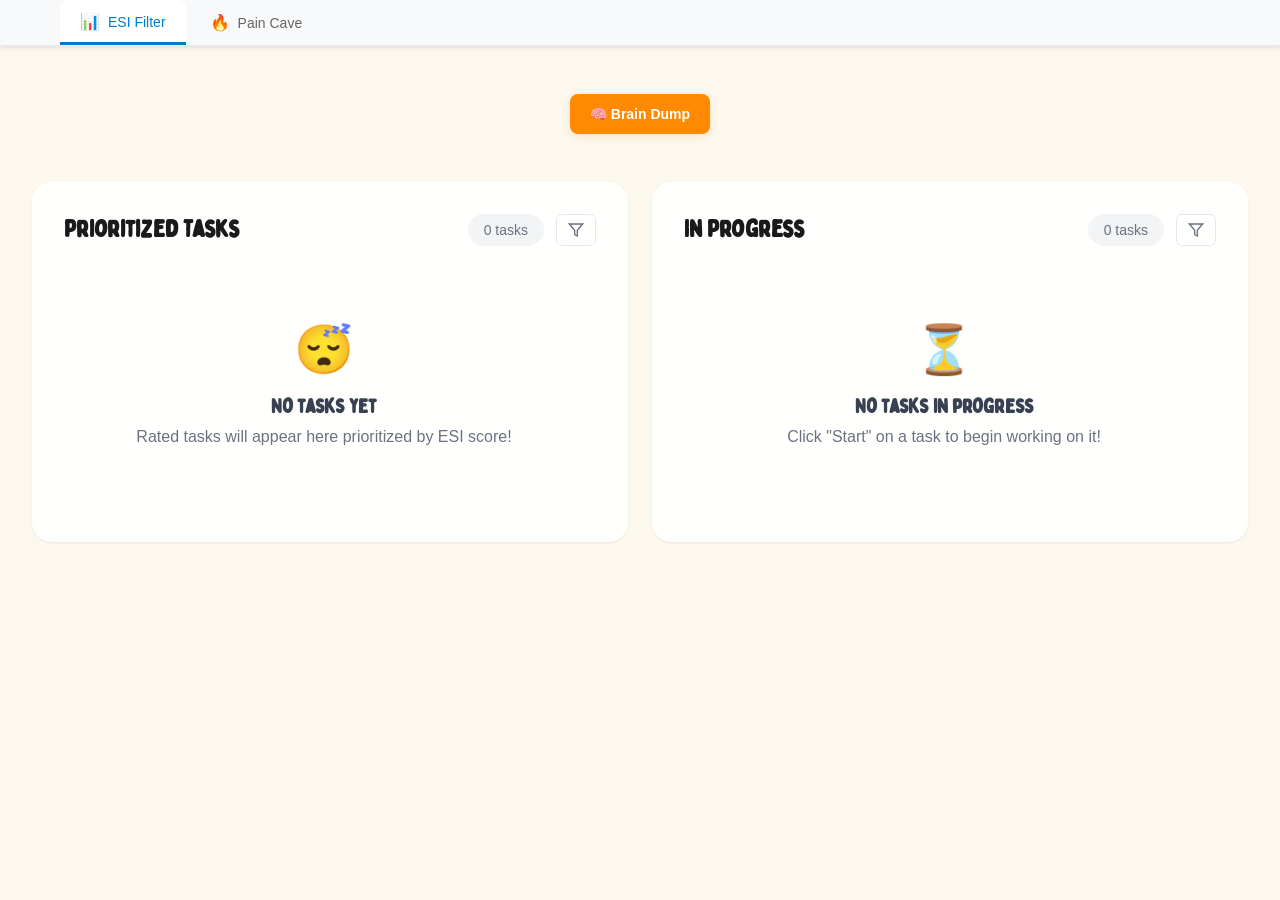
==== commit ca46477c: "shadow fix" ====
--- a/index.html
+++ b/index.html
@@ -4,8 +4,9 @@
     <meta charset="UTF-8">
     <meta name="viewport" content="width=device-width, initial-scale=1.0">
     <title>ESI Filter - Task Prioritization Tool</title>
-    <link rel="manifest" href="./manifest.json" />
-    <meta name="theme-color" content="#007acc" />
+    <!-- PWA DISABLED - Uncomment to re-enable PWA functionality -->
+    <!-- <link rel="manifest" href="./manifest.json" /> -->
+    <!-- <meta name="theme-color" content="#007acc" /> -->
     
     <!-- Favicon and icon links -->
     <link rel="icon" type="image/png" sizes="32x32" href="./icons/favicon-32x32.png">
@@ -17,49 +18,125 @@
     <link href="https://fonts.cdnfonts.com/css/bobby-jones" rel="stylesheet">
 </head>
 <body>
-    <!-- Tab Navigation -->
-    <nav class="app-tabs">
-        <div class="tab-container">
-            <button class="tab-btn active" onclick="switchTab('esi-filter')" data-tab="esi-filter">
-                <span class="tab-icon">📊</span>
-                ESI Filter
-            </button>
-            <button class="tab-btn" onclick="switchTab('pain-cave')" data-tab="pain-cave">
-                <span class="tab-icon">🔥</span>
-                Pain Cave
-            </button>
-        </div>
-    </nav>
+    <div class="app-container">
+        <!-- Tab Navigation -->
+        <nav class="app-tabs">
+            <div class="tab-container">
+                <button class="tab-btn active" onclick="switchTab('esi-filter')" data-tab="esi-filter">
+                    <span class="tab-icon">📊</span>
+                    ESI Filter
+                </button>
+                <button class="tab-btn" onclick="switchTab('pain-cave')" data-tab="pain-cave">
+                    <span class="tab-icon">🔥</span>
+                    Pain Cave
+                </button>
+            </div>
+        </nav>
 
-    <!-- ESI Filter Content -->
-    <div id="esi-filter-content" class="tab-content active">
-        <div class="container">
-            <header>
-                <div class="header-actions">
-                    <button class="btn-brain-dump" onclick="openBrainDumpModal()">
-                        🧠 Brain Dump
-                    </button>
-                </div>
-            </header>
+        <!-- ESI Filter Content -->
+        <div id="esi-filter-content" class="tab-content active">
+            <div class="container">
+                <header>
+                    <div class="header-actions">
+                        <button class="btn-brain-dump" onclick="openBrainDumpModal()">
+                            🧠 Brain Dump
+                        </button>
+                    </div>
+                </header>
 
-            <main class="main-grid">
-                <!-- Left Column: Prioritized Tasks -->
-                <section class="tasks-section">
+                <main class="main-grid">
+                    <!-- Left Column: Prioritized Tasks -->
+                    <section class="tasks-section">
+                        <div class="card">
+                            <div class="section-header">
+                                <h2>Prioritized Tasks</h2>
+                                <div class="header-controls">
+                                    <div class="task-count">
+                                        <span id="task-count">0 tasks</span>
+                                    </div>
+                                    <div class="filter-container">
+                                        <button id="prioritized-filter-btn" class="filter-btn" onclick="esiFilter.toggleFilterMenu('prioritized')" title="Filter tasks">
+                                            <svg width="16" height="16" viewBox="0 0 24 24" fill="none" stroke="currentColor" stroke-width="2">
+                                                <polygon points="22,3 2,3 10,12.46 10,19 14,21 14,12.46"/>
+                                            </svg>
+                                            <span id="prioritized-filter-badge" class="filter-badge hidden">All</span>
+                                        </button>
+                                        <div id="prioritized-filter-menu" class="filter-menu hidden">
+                                            <div class="filter-option" data-value="all">All Tasks</div>
+                                            <div class="filter-option" data-value="10x">10x Tasks</div>
+                                            <div class="filter-option" data-value="2x">2x Tasks</div>
+                                            <div class="filter-option" data-value="time-sensitive">Time-Sensitive</div>
+                                        </div>
+                                    </div>
+                                </div>
+                            </div>
+                            
+                            <div id="tasks-container" class="tasks-container">
+                                <div class="empty-state">
+                                    <div class="empty-icon">😴</div>
+                                    <h3>No tasks yet</h3>
+                                    <p>Rated tasks will appear here prioritized by ESI score!</p>
+                                </div>
+                            </div>
+                        </div>
+                    </section>
+
+                    <!-- Right Column: In Progress -->
+                    <section class="in-progress-section">
+                        <div class="card">
+                            <div class="section-header">
+                                <h2>In Progress</h2>
+                                <div class="header-controls">
+                                    <div class="task-count">
+                                        <span id="in-progress-task-count">0 tasks</span>
+                                    </div>
+                                    <div class="filter-container">
+                                        <button id="in-progress-filter-btn" class="filter-btn" onclick="esiFilter.toggleFilterMenu('in-progress')" title="Filter tasks">
+                                            <svg width="16" height="16" viewBox="0 0 24 24" fill="none" stroke="currentColor" stroke-width="2">
+                                                <polygon points="22,3 2,3 10,12.46 10,19 14,21 14,12.46"/>
+                                            </svg>
+                                            <span id="in-progress-filter-badge" class="filter-badge hidden">All</span>
+                                        </button>
+                                        <div id="in-progress-filter-menu" class="filter-menu hidden">
+                                            <div class="filter-option" data-value="all">All Tasks</div>
+                                            <div class="filter-option" data-value="10x">10x Tasks</div>
+                                            <div class="filter-option" data-value="2x">2x Tasks</div>
+                                            <div class="filter-option" data-value="time-sensitive">Time-Sensitive</div>
+                                        </div>
+                                    </div>
+                                </div>
+                            </div>
+                            
+                            <div id="in-progress-tasks-container" class="in-progress-tasks-container">
+                                <div class="empty-state">
+                                    <div class="empty-icon">⏳</div>
+                                    <h3>No tasks in progress</h3>
+                                    <p>Click "Start" on a task to begin working on it!</p>
+                                </div>
+                            </div>
+                            
+
+                        </div>
+                    </section>
+                </main>
+                
+                <!-- Completed Tasks Section (Full Width Below) -->
+                <section id="completed-tasks-section" class="completed-tasks-section hidden">
                     <div class="card">
                         <div class="section-header">
-                            <h2>Prioritized Tasks</h2>
+                            <h2>Completed Tasks</h2>
                             <div class="header-controls">
                                 <div class="task-count">
-                                    <span id="task-count">0 tasks</span>
+                                    <span id="completed-task-count">0 completed</span>
                                 </div>
                                 <div class="filter-container">
-                                    <button id="prioritized-filter-btn" class="filter-btn" onclick="esiFilter.toggleFilterMenu('prioritized')" title="Filter tasks">
+                                    <button id="completed-filter-btn" class="filter-btn" onclick="esiFilter.toggleFilterMenu('completed')" title="Filter tasks">
                                         <svg width="16" height="16" viewBox="0 0 24 24" fill="none" stroke="currentColor" stroke-width="2">
                                             <polygon points="22,3 2,3 10,12.46 10,19 14,21 14,12.46"/>
                                         </svg>
-                                        <span id="prioritized-filter-badge" class="filter-badge hidden">All</span>
+                                        <span id="completed-filter-badge" class="filter-badge hidden">All</span>
                                     </button>
-                                    <div id="prioritized-filter-menu" class="filter-menu hidden">
+                                    <div id="completed-filter-menu" class="filter-menu hidden">
                                         <div class="filter-option" data-value="all">All Tasks</div>
                                         <div class="filter-option" data-value="10x">10x Tasks</div>
                                         <div class="filter-option" data-value="2x">2x Tasks</div>
@@ -69,92 +146,18 @@
                             </div>
                         </div>
                         
-                        <div id="tasks-container" class="tasks-container">
-                            <div class="empty-state">
-                                <div class="empty-icon">😴</div>
-                                <h3>No tasks yet</h3>
-                                <p>Rated tasks will appear here prioritized by ESI score!</p>
-                            </div>
+                        <div id="completed-tasks-container" class="completed-tasks-container">
+                            <!-- Completed tasks will be rendered here -->
                         </div>
                     </div>
                 </section>
+            </div>
+        </div>
 
-                <!-- Right Column: In Progress -->
-                <section class="in-progress-section">
-                    <div class="card">
-                        <div class="section-header">
-                            <h2>In Progress</h2>
-                            <div class="header-controls">
-                                <div class="task-count">
-                                    <span id="in-progress-task-count">0 tasks</span>
-                                </div>
-                                <div class="filter-container">
-                                    <button id="in-progress-filter-btn" class="filter-btn" onclick="esiFilter.toggleFilterMenu('in-progress')" title="Filter tasks">
-                                        <svg width="16" height="16" viewBox="0 0 24 24" fill="none" stroke="currentColor" stroke-width="2">
-                                            <polygon points="22,3 2,3 10,12.46 10,19 14,21 14,12.46"/>
-                                        </svg>
-                                        <span id="in-progress-filter-badge" class="filter-badge hidden">All</span>
-                                    </button>
-                                    <div id="in-progress-filter-menu" class="filter-menu hidden">
-                                        <div class="filter-option" data-value="all">All Tasks</div>
-                                        <div class="filter-option" data-value="10x">10x Tasks</div>
-                                        <div class="filter-option" data-value="2x">2x Tasks</div>
-                                        <div class="filter-option" data-value="time-sensitive">Time-Sensitive</div>
-                                    </div>
-                                </div>
-                            </div>
-                        </div>
-                        
-                        <div id="in-progress-tasks-container" class="in-progress-tasks-container">
-                            <div class="empty-state">
-                                <div class="empty-icon">⏳</div>
-                                <h3>No tasks in progress</h3>
-                                <p>Click "Start" on a task to begin working on it!</p>
-                            </div>
-                        </div>
-                        
-
-                    </div>
-                </section>
-            </main>
-            
-            <!-- Completed Tasks Section (Full Width Below) -->
-            <section id="completed-tasks-section" class="completed-tasks-section hidden">
-                <div class="card">
-                    <div class="section-header">
-                        <h2>Completed Tasks</h2>
-                        <div class="header-controls">
-                            <div class="task-count">
-                                <span id="completed-task-count">0 completed</span>
-                            </div>
-                            <div class="filter-container">
-                                <button id="completed-filter-btn" class="filter-btn" onclick="esiFilter.toggleFilterMenu('completed')" title="Filter tasks">
-                                    <svg width="16" height="16" viewBox="0 0 24 24" fill="none" stroke="currentColor" stroke-width="2">
-                                        <polygon points="22,3 2,3 10,12.46 10,19 14,21 14,12.46"/>
-                                    </svg>
-                                    <span id="completed-filter-badge" class="filter-badge hidden">All</span>
-                                </button>
-                                <div id="completed-filter-menu" class="filter-menu hidden">
-                                    <div class="filter-option" data-value="all">All Tasks</div>
-                                    <div class="filter-option" data-value="10x">10x Tasks</div>
-                                    <div class="filter-option" data-value="2x">2x Tasks</div>
-                                    <div class="filter-option" data-value="time-sensitive">Time-Sensitive</div>
-                                </div>
-                            </div>
-                        </div>
-                    </div>
-                    
-                    <div id="completed-tasks-container" class="completed-tasks-container">
-                        <!-- Completed tasks will be rendered here -->
-                    </div>
-                </div>
-            </section>
+        <!-- Pain Cave Content -->
+        <div id="pain-cave-content" class="tab-content">
+            <p style="text-align: center; margin-top: 50px; color: #666;">Loading Pain Cave...</p>
         </div>
-    </div>
-
-    <!-- Pain Cave Content -->
-    <div id="pain-cave-content" class="tab-content">
-        <p style="text-align: center; margin-top: 50px; color: #666;">Loading Pain Cave...</p>
     </div>
 
     <script src="./script.js"></script>
--- a/styles.css
+++ b/styles.css
@@ -43,11 +43,107 @@
     padding: 10px 16px;
 }
 
+/* Global app container - only active in PWA mode */
+.app-container {
+    /* Default: no restrictions for web browsers */
+    max-width: none;
+    margin: 0;
+    padding: 0;
+    box-sizing: border-box;
+}
+
+/* PWA DISABLED - Uncomment the entire block below to re-enable PWA functionality */
+/*
+@media (display-mode: standalone) {
+    .app-container {
+        max-width: 600px;
+        margin: 0 auto;
+        padding: 0.5rem;
+        box-sizing: border-box;
+        min-height: 100vh;
+        width: 100%;
+    }
+    
+    .container {
+        max-width: none !important;
+        margin: 0 !important;
+        padding: 0 !important;
+        width: 100% !important;
+    }
+    
+    .main-grid {
+        grid-template-columns: 1fr !important;
+        grid-template-rows: auto auto auto !important;
+        gap: 0.5rem !important;
+        width: 100% !important;
+        margin: 0 !important;
+        padding: 0 !important;
+    }
+    
+    .tasks-section,
+    .in-progress-section,
+    .to-be-rated-section {
+        width: 100% !important;
+        grid-column: 1;
+        margin: 0 !important;
+        padding: 0 !important;
+        box-sizing: border-box !important;
+    }
+    
+    .main-grid .card {
+        max-height: 50vh;
+        min-height: 200px;
+        width: 100% !important;
+        margin: 0 !important;
+        border-radius: 12px;
+        box-sizing: border-box !important;
+    }
+    
+    .card {
+        padding: 1.2rem !important;
+    }
+    
+    .tasks-container,
+    .in-progress-tasks-container,
+    .completed-tasks-container {
+        width: 100% !important;
+        margin: 0 !important;
+        padding: 0 !important;
+        box-sizing: border-box !important;
+    }
+    
+    .section-header {
+        width: 100% !important;
+        margin: 0 0 1rem 0 !important;
+        padding: 0 !important;
+    }
+    
+    header {
+        margin-bottom: 1rem;
+    }
+}
+*/
+
+/* Default container styles for web browsers */
 .container {
     max-width: 1400px;
     margin: 0 auto;
     padding: 2rem;
 }
+
+/* PWA DISABLED - Uncomment to re-enable PWA mobile responsiveness */
+/*
+@media (display-mode: standalone) and (max-width: 768px) {
+    .app-container {
+        padding: 0.5rem !important;
+        max-width: 600px !important;
+    }
+    
+    .container {
+        padding: 0 !important;
+    }
+}
+*/
 
 /* Header */
 header {
@@ -89,7 +185,7 @@
     align-items: start;
     min-height: 70vh;
     transition: all 0.3s ease;
-    overflow-x: hidden;
+    overflow-x: visible;
     width: 100%;
 }
 
@@ -115,7 +211,7 @@
     display: flex;
     flex-direction: column;
     min-width: 0;
-    overflow-x: hidden;
+    overflow-x: visible;
 }
 
 /* Column sections - all task columns in same row */
@@ -126,7 +222,7 @@
     display: flex;
     flex-direction: column;
     min-width: 0;
-    overflow-x: hidden;
+    overflow-x: visible;
 }
 
 /* Cards */
@@ -134,16 +230,28 @@
     background: white;
     border-radius: 16px;
     padding: 2rem;
-    box-shadow: 0 8px 25px -5px rgba(0, 0, 0, 0.15), 0 4px 10px -2px rgba(0, 0, 0, 0.1);
+    box-shadow: 
+        0 1px 2px rgba(0, 0, 0, 0.05),
+        0 1px 1px rgba(0, 0, 0, 0.03);
     backdrop-filter: blur(10px);
+    transition: box-shadow 0.3s ease;
+}
+
+.card:hover {
+    box-shadow: 
+        0 10px 25px rgba(0, 0, 0, 0.15),
+        0 6px 10px rgba(0, 0, 0, 0.1);
 }
 
 /* Main grid cards */
 .main-grid .card {
-    background: rgba(255, 255, 255, 0.7);
+    background: rgba(255, 255, 255, 0.9);
     border-radius: 20px;
-    overflow: hidden; /* Ensures shadow and children stay inside */
-    box-shadow: 0 8px 25px -5px rgba(0, 0, 0, 0.15), 0 4px 10px -2px rgba(0, 0, 0, 0.1);
+    overflow: visible; /* Allow shadow to extend beyond boundaries */
+    box-shadow: 
+        0 1px 3px rgba(0, 0, 0, 0.05),
+        0 1px 2px rgba(0, 0, 0, 0.03);
+    transition: all 0.3s ease;
   
     height: 100%;
     max-height: 70vh;
@@ -152,6 +260,12 @@
     flex: 1;
     width: 100%;
     min-width: 0;
+}
+
+.main-grid .card:hover {
+    box-shadow: 
+        0 10px 25px rgba(0, 0, 0, 0.2),
+        0 6px 10px rgba(0, 0, 0, 0.15);
 }
 
 /* Sticky card for brain dump */
@@ -393,7 +507,7 @@
     flex: 1;
     overflow-y: auto;
     overflow-x: visible;
-    padding: 0.25rem 0.5rem 0 0;
+    padding: 0.25rem 1rem 1rem 0.25rem;
     min-height: 200px;
     position: relative;
 }
@@ -441,6 +555,13 @@
     overflow: visible;
 }
 
+.in-progress-task-item .task-card:hover {
+    box-shadow: 
+        0 10px 25px rgba(0, 0, 0, 0.2),
+        0 6px 10px rgba(0, 0, 0, 0.15);
+    transition: all 0.2s ease;
+}
+
 /* Completed Tasks - Teal accent */
 .completed-task-item {
     background: #fefefe;
@@ -573,8 +694,9 @@
 } */
 
 .task-item .task-card:hover {
-    transform: translateY(-2px);
-    box-shadow: 0 4px 12px rgba(0, 0, 0, 0.08);
+    box-shadow: 
+        0 10px 25px rgba(0, 0, 0, 0.2),
+        0 6px 10px rgba(0, 0, 0, 0.15);
     transition: all 0.2s ease;
 }
 
@@ -850,8 +972,9 @@
 } */
 
 .unrated-task-item .task-card:hover {
-    transform: translateY(-2px);
-    box-shadow: 0 4px 12px rgba(0, 0, 0, 0.08);
+    box-shadow: 
+        0 10px 25px rgba(0, 0, 0, 0.2),
+        0 6px 10px rgba(0, 0, 0, 0.15);
     transition: all 0.2s ease;
 }
 
@@ -1273,8 +1396,9 @@
 }
 
 .completed-task-item:hover {
-    transform: translateY(-2px);
-    box-shadow: 0 4px 12px rgba(0, 0, 0, 0.08);
+    box-shadow: 
+        0 10px 25px rgba(0, 0, 0, 0.2),
+        0 6px 10px rgba(0, 0, 0, 0.15);
     transition: all 0.2s ease;
 }
 
@@ -2675,4 +2799,15 @@
 #pain-cave-content {
     min-height: calc(100vh - 60px);
     position: relative;
+}
+
+/* Mobile responsiveness for app-container */
+@media (max-width: 768px) {
+    .app-container {
+        padding: 0.5rem;
+    }
+    
+    .container {
+        padding: 1rem 0;
+    }
 }
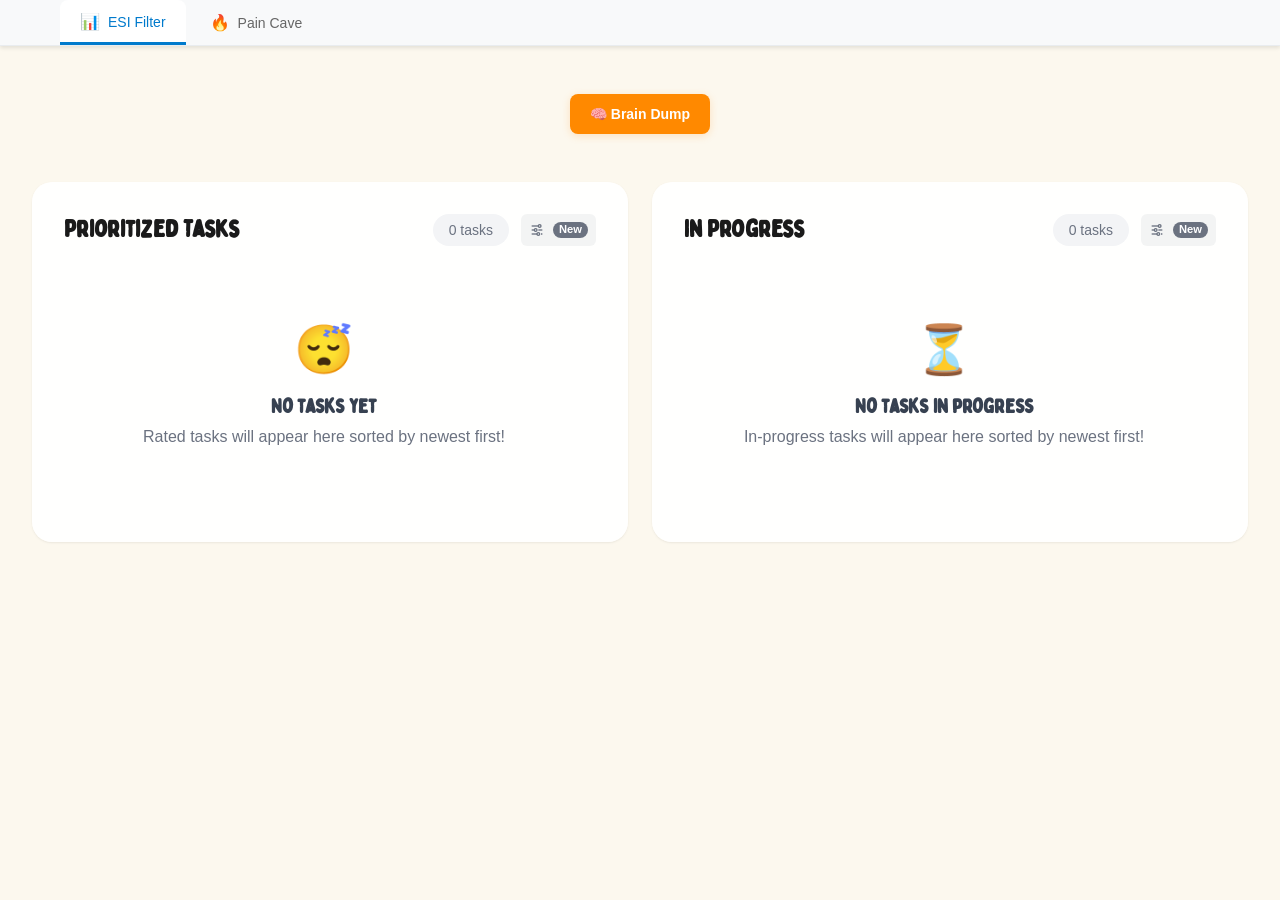
==== commit f6937056: "filter options" ====
--- a/index.html
+++ b/index.html
@@ -57,11 +57,21 @@
                                     <div class="filter-container">
                                         <button id="prioritized-filter-btn" class="filter-btn" onclick="esiFilter.toggleFilterMenu('prioritized')" title="Filter tasks">
                                             <svg width="16" height="16" viewBox="0 0 24 24" fill="none" stroke="currentColor" stroke-width="2">
-                                                <polygon points="22,3 2,3 10,12.46 10,19 14,21 14,12.46"/>
+                                                <line x1="4" y1="6" x2="14" y2="6"/>
+                                                <circle cx="16" cy="6" r="2"/>
+                                                <line x1="20" y1="6" x2="20" y2="6"/>
+                                                <line x1="4" y1="12" x2="8" y2="12"/>
+                                                <circle cx="10" cy="12" r="2"/>
+                                                <line x1="14" y1="12" x2="20" y2="12"/>
+                                                <line x1="4" y1="18" x2="12" y2="18"/>
+                                                <circle cx="14" cy="18" r="2"/>
+                                                <line x1="18" y1="18" x2="20" y2="18"/>
                                             </svg>
                                             <span id="prioritized-filter-badge" class="filter-badge hidden">All</span>
                                         </button>
                                         <div id="prioritized-filter-menu" class="filter-menu hidden">
+                                            <div class="filter-option" data-value="newest">Newest</div>
+                                            <div class="filter-option" data-value="oldest">Oldest</div>
                                             <div class="filter-option" data-value="all">All Tasks</div>
                                             <div class="filter-option" data-value="10x">10x Tasks</div>
                                             <div class="filter-option" data-value="2x">2x Tasks</div>
@@ -93,11 +103,21 @@
                                     <div class="filter-container">
                                         <button id="in-progress-filter-btn" class="filter-btn" onclick="esiFilter.toggleFilterMenu('in-progress')" title="Filter tasks">
                                             <svg width="16" height="16" viewBox="0 0 24 24" fill="none" stroke="currentColor" stroke-width="2">
-                                                <polygon points="22,3 2,3 10,12.46 10,19 14,21 14,12.46"/>
+                                                <line x1="4" y1="6" x2="14" y2="6"/>
+                                                <circle cx="16" cy="6" r="2"/>
+                                                <line x1="20" y1="6" x2="20" y2="6"/>
+                                                <line x1="4" y1="12" x2="8" y2="12"/>
+                                                <circle cx="10" cy="12" r="2"/>
+                                                <line x1="14" y1="12" x2="20" y2="12"/>
+                                                <line x1="4" y1="18" x2="12" y2="18"/>
+                                                <circle cx="14" cy="18" r="2"/>
+                                                <line x1="18" y1="18" x2="20" y2="18"/>
                                             </svg>
                                             <span id="in-progress-filter-badge" class="filter-badge hidden">All</span>
                                         </button>
                                         <div id="in-progress-filter-menu" class="filter-menu hidden">
+                                            <div class="filter-option" data-value="newest">Newest</div>
+                                            <div class="filter-option" data-value="oldest">Oldest</div>
                                             <div class="filter-option" data-value="all">All Tasks</div>
                                             <div class="filter-option" data-value="10x">10x Tasks</div>
                                             <div class="filter-option" data-value="2x">2x Tasks</div>
@@ -132,11 +152,21 @@
                                 <div class="filter-container">
                                     <button id="completed-filter-btn" class="filter-btn" onclick="esiFilter.toggleFilterMenu('completed')" title="Filter tasks">
                                         <svg width="16" height="16" viewBox="0 0 24 24" fill="none" stroke="currentColor" stroke-width="2">
-                                            <polygon points="22,3 2,3 10,12.46 10,19 14,21 14,12.46"/>
+                                            <line x1="4" y1="6" x2="14" y2="6"/>
+                                            <circle cx="16" cy="6" r="2"/>
+                                            <line x1="20" y1="6" x2="20" y2="6"/>
+                                            <line x1="4" y1="12" x2="8" y2="12"/>
+                                            <circle cx="10" cy="12" r="2"/>
+                                            <line x1="14" y1="12" x2="20" y2="12"/>
+                                            <line x1="4" y1="18" x2="12" y2="18"/>
+                                            <circle cx="14" cy="18" r="2"/>
+                                            <line x1="18" y1="18" x2="20" y2="18"/>
                                         </svg>
                                         <span id="completed-filter-badge" class="filter-badge hidden">All</span>
                                     </button>
                                     <div id="completed-filter-menu" class="filter-menu hidden">
+                                        <div class="filter-option" data-value="newest">Newest</div>
+                                        <div class="filter-option" data-value="oldest">Oldest</div>
                                         <div class="filter-option" data-value="all">All Tasks</div>
                                         <div class="filter-option" data-value="10x">10x Tasks</div>
                                         <div class="filter-option" data-value="2x">2x Tasks</div>
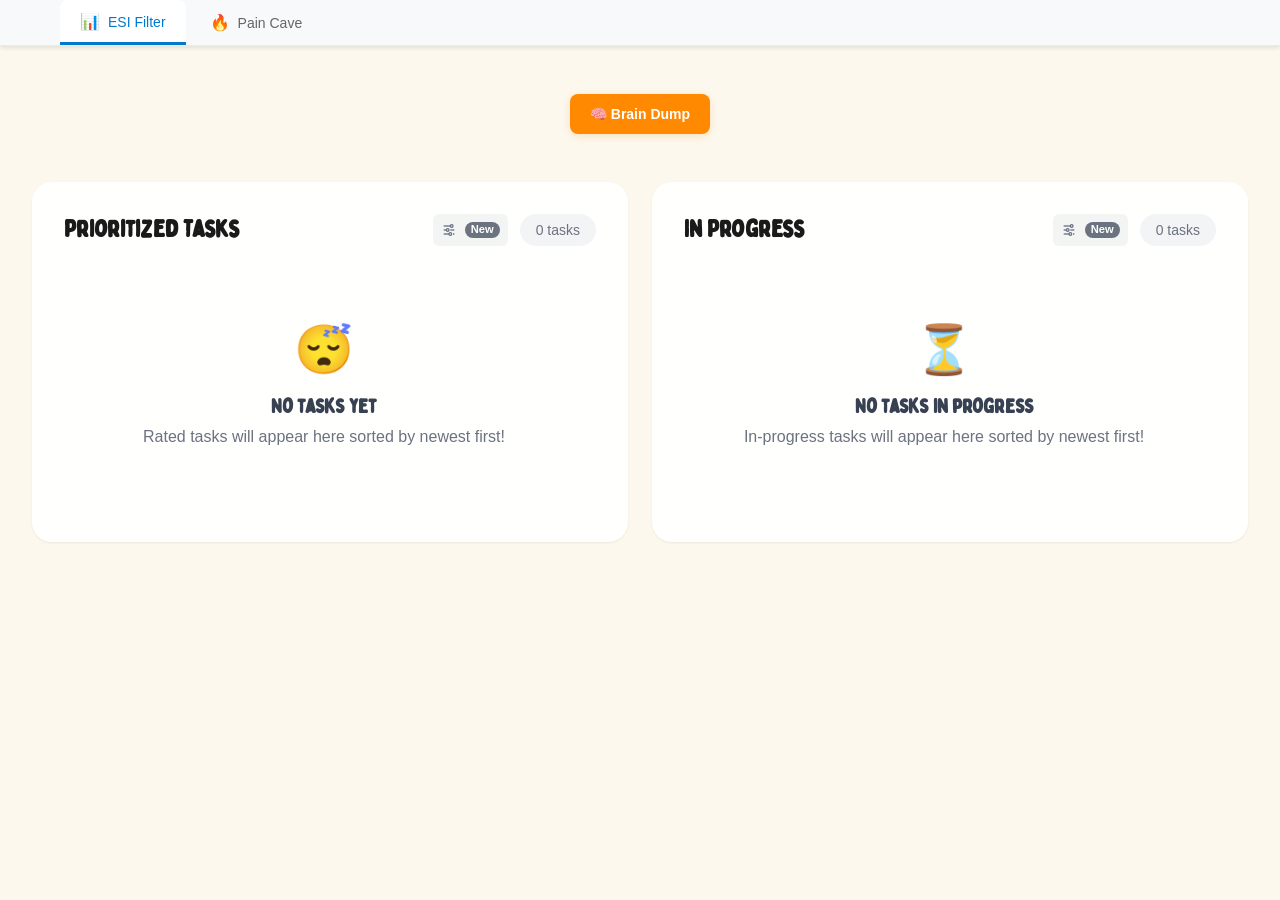
==== commit 6be9f1b7: "filter position switch" ====
--- a/index.html
+++ b/index.html
@@ -51,9 +51,6 @@
                             <div class="section-header">
                                 <h2>Prioritized Tasks</h2>
                                 <div class="header-controls">
-                                    <div class="task-count">
-                                        <span id="task-count">0 tasks</span>
-                                    </div>
                                     <div class="filter-container">
                                         <button id="prioritized-filter-btn" class="filter-btn" onclick="esiFilter.toggleFilterMenu('prioritized')" title="Filter tasks">
                                             <svg width="16" height="16" viewBox="0 0 24 24" fill="none" stroke="currentColor" stroke-width="2">
@@ -78,6 +75,9 @@
                                             <div class="filter-option" data-value="time-sensitive">Time-Sensitive</div>
                                         </div>
                                     </div>
+                                    <div class="task-count">
+                                        <span id="task-count">0 tasks</span>
+                                    </div>
                                 </div>
                             </div>
                             
@@ -97,9 +97,6 @@
                             <div class="section-header">
                                 <h2>In Progress</h2>
                                 <div class="header-controls">
-                                    <div class="task-count">
-                                        <span id="in-progress-task-count">0 tasks</span>
-                                    </div>
                                     <div class="filter-container">
                                         <button id="in-progress-filter-btn" class="filter-btn" onclick="esiFilter.toggleFilterMenu('in-progress')" title="Filter tasks">
                                             <svg width="16" height="16" viewBox="0 0 24 24" fill="none" stroke="currentColor" stroke-width="2">
@@ -124,6 +121,9 @@
                                             <div class="filter-option" data-value="time-sensitive">Time-Sensitive</div>
                                         </div>
                                     </div>
+                                    <div class="task-count">
+                                        <span id="in-progress-task-count">0 tasks</span>
+                                    </div>
                                 </div>
                             </div>
                             
@@ -146,9 +146,6 @@
                         <div class="section-header">
                             <h2>Completed Tasks</h2>
                             <div class="header-controls">
-                                <div class="task-count">
-                                    <span id="completed-task-count">0 completed</span>
-                                </div>
                                 <div class="filter-container">
                                     <button id="completed-filter-btn" class="filter-btn" onclick="esiFilter.toggleFilterMenu('completed')" title="Filter tasks">
                                         <svg width="16" height="16" viewBox="0 0 24 24" fill="none" stroke="currentColor" stroke-width="2">
@@ -173,6 +170,9 @@
                                         <div class="filter-option" data-value="time-sensitive">Time-Sensitive</div>
                                     </div>
                                 </div>
+                                <div class="task-count">
+                                    <span id="completed-task-count">0 completed</span>
+                                </div>
                             </div>
                         </div>
                         
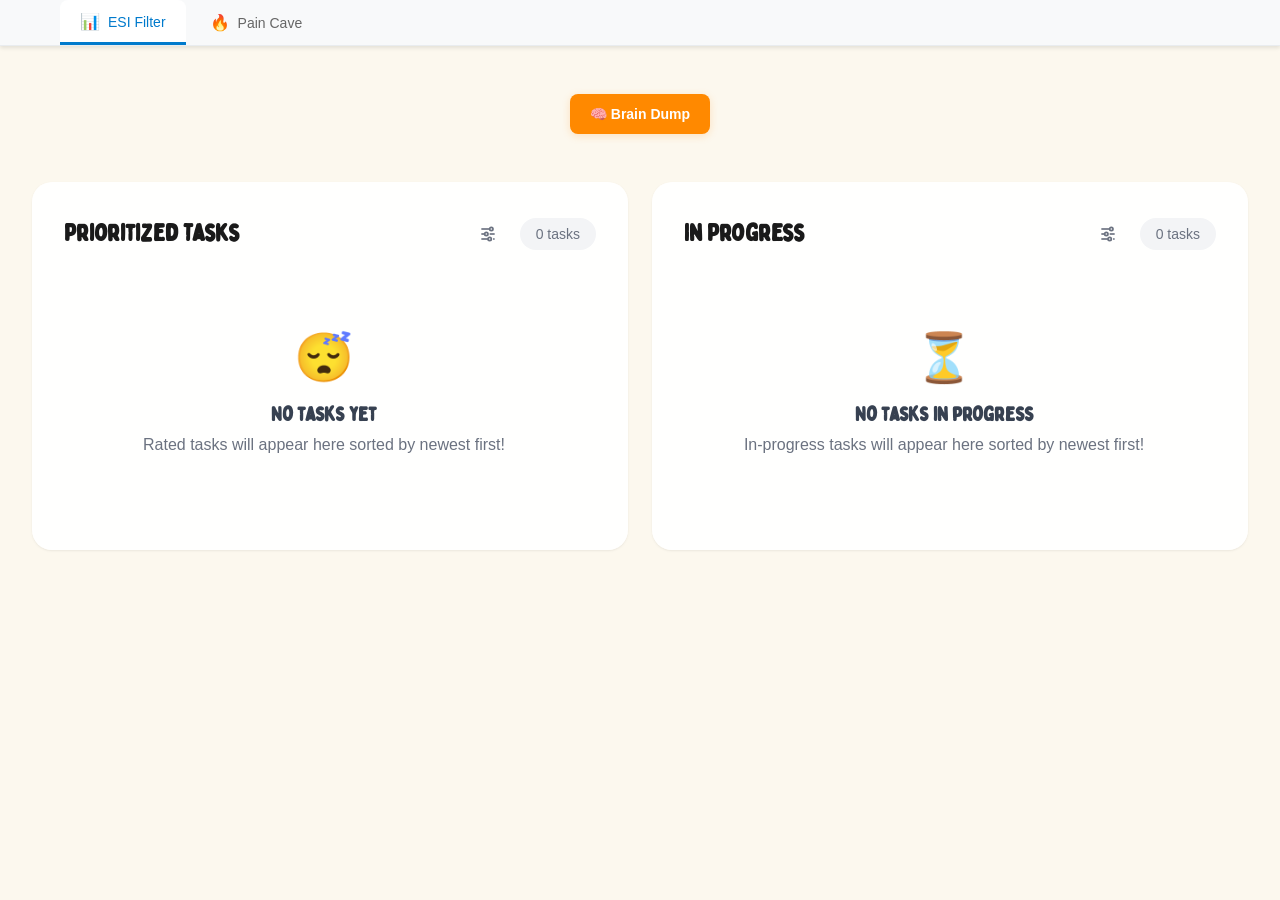
==== commit 9eadfce5: "filter CSS" ====
--- a/index.html
+++ b/index.html
@@ -53,27 +53,26 @@
                                 <div class="header-controls">
                                     <div class="filter-container">
                                         <button id="prioritized-filter-btn" class="filter-btn" onclick="esiFilter.toggleFilterMenu('prioritized')" title="Filter tasks">
-                                            <svg width="16" height="16" viewBox="0 0 24 24" fill="none" stroke="currentColor" stroke-width="2">
-                                                <line x1="4" y1="6" x2="14" y2="6"/>
-                                                <circle cx="16" cy="6" r="2"/>
-                                                <line x1="20" y1="6" x2="20" y2="6"/>
-                                                <line x1="4" y1="12" x2="8" y2="12"/>
-                                                <circle cx="10" cy="12" r="2"/>
-                                                <line x1="14" y1="12" x2="20" y2="12"/>
-                                                <line x1="4" y1="18" x2="12" y2="18"/>
-                                                <circle cx="14" cy="18" r="2"/>
-                                                <line x1="18" y1="18" x2="20" y2="18"/>
-                                            </svg>
-                                            <span id="prioritized-filter-badge" class="filter-badge hidden">All</span>
+                                                                        <svg width="20" height="20" viewBox="0 0 24 24" fill="none" stroke="currentColor" stroke-width="2">
+                                <line x1="4" y1="6" x2="14" y2="6"/>
+                                <circle cx="16" cy="6" r="2"/>
+                                <line x1="20" y1="6" x2="20" y2="6"/>
+                                <line x1="4" y1="12" x2="8" y2="12"/>
+                                <circle cx="10" cy="12" r="2"/>
+                                <line x1="14" y1="12" x2="20" y2="12"/>
+                                <line x1="4" y1="18" x2="12" y2="18"/>
+                                <circle cx="14" cy="18" r="2"/>
+                                <line x1="18" y1="18" x2="20" y2="18"/>
+                            </svg>
                                         </button>
-                                        <div id="prioritized-filter-menu" class="filter-menu hidden">
-                                            <div class="filter-option" data-value="newest">Newest</div>
-                                            <div class="filter-option" data-value="oldest">Oldest</div>
-                                            <div class="filter-option" data-value="all">All Tasks</div>
-                                            <div class="filter-option" data-value="10x">10x Tasks</div>
-                                            <div class="filter-option" data-value="2x">2x Tasks</div>
-                                            <div class="filter-option" data-value="time-sensitive">Time-Sensitive</div>
-                                        </div>
+                                                                <div id="prioritized-filter-menu" class="filter-menu hidden">
+                            <div class="filter-option" data-value="newest"><span class="checkmark">✓</span>Newest</div>
+                            <div class="filter-option" data-value="oldest"><span class="checkmark">✓</span>Oldest</div>
+                            <div class="filter-option" data-value="all"><span class="checkmark">✓</span>All Tasks</div>
+                            <div class="filter-option" data-value="10x"><span class="checkmark">✓</span>10x Tasks</div>
+                            <div class="filter-option" data-value="2x"><span class="checkmark">✓</span>2x Tasks</div>
+                            <div class="filter-option" data-value="time-sensitive"><span class="checkmark">✓</span>Time-Sensitive</div>
+                        </div>
                                     </div>
                                     <div class="task-count">
                                         <span id="task-count">0 tasks</span>
@@ -99,27 +98,26 @@
                                 <div class="header-controls">
                                     <div class="filter-container">
                                         <button id="in-progress-filter-btn" class="filter-btn" onclick="esiFilter.toggleFilterMenu('in-progress')" title="Filter tasks">
-                                            <svg width="16" height="16" viewBox="0 0 24 24" fill="none" stroke="currentColor" stroke-width="2">
-                                                <line x1="4" y1="6" x2="14" y2="6"/>
-                                                <circle cx="16" cy="6" r="2"/>
-                                                <line x1="20" y1="6" x2="20" y2="6"/>
-                                                <line x1="4" y1="12" x2="8" y2="12"/>
-                                                <circle cx="10" cy="12" r="2"/>
-                                                <line x1="14" y1="12" x2="20" y2="12"/>
-                                                <line x1="4" y1="18" x2="12" y2="18"/>
-                                                <circle cx="14" cy="18" r="2"/>
-                                                <line x1="18" y1="18" x2="20" y2="18"/>
-                                            </svg>
-                                            <span id="in-progress-filter-badge" class="filter-badge hidden">All</span>
+                                                                        <svg width="20" height="20" viewBox="0 0 24 24" fill="none" stroke="currentColor" stroke-width="2">
+                                <line x1="4" y1="6" x2="14" y2="6"/>
+                                <circle cx="16" cy="6" r="2"/>
+                                <line x1="20" y1="6" x2="20" y2="6"/>
+                                <line x1="4" y1="12" x2="8" y2="12"/>
+                                <circle cx="10" cy="12" r="2"/>
+                                <line x1="14" y1="12" x2="20" y2="12"/>
+                                <line x1="4" y1="18" x2="12" y2="18"/>
+                                <circle cx="14" cy="18" r="2"/>
+                                <line x1="18" y1="18" x2="20" y2="18"/>
+                            </svg>
                                         </button>
-                                        <div id="in-progress-filter-menu" class="filter-menu hidden">
-                                            <div class="filter-option" data-value="newest">Newest</div>
-                                            <div class="filter-option" data-value="oldest">Oldest</div>
-                                            <div class="filter-option" data-value="all">All Tasks</div>
-                                            <div class="filter-option" data-value="10x">10x Tasks</div>
-                                            <div class="filter-option" data-value="2x">2x Tasks</div>
-                                            <div class="filter-option" data-value="time-sensitive">Time-Sensitive</div>
-                                        </div>
+                                                                <div id="in-progress-filter-menu" class="filter-menu hidden">
+                            <div class="filter-option" data-value="newest"><span class="checkmark">✓</span>Newest</div>
+                            <div class="filter-option" data-value="oldest"><span class="checkmark">✓</span>Oldest</div>
+                            <div class="filter-option" data-value="all"><span class="checkmark">✓</span>All Tasks</div>
+                            <div class="filter-option" data-value="10x"><span class="checkmark">✓</span>10x Tasks</div>
+                            <div class="filter-option" data-value="2x"><span class="checkmark">✓</span>2x Tasks</div>
+                            <div class="filter-option" data-value="time-sensitive"><span class="checkmark">✓</span>Time-Sensitive</div>
+                        </div>
                                     </div>
                                     <div class="task-count">
                                         <span id="in-progress-task-count">0 tasks</span>
@@ -148,27 +146,26 @@
                             <div class="header-controls">
                                 <div class="filter-container">
                                     <button id="completed-filter-btn" class="filter-btn" onclick="esiFilter.toggleFilterMenu('completed')" title="Filter tasks">
-                                        <svg width="16" height="16" viewBox="0 0 24 24" fill="none" stroke="currentColor" stroke-width="2">
-                                            <line x1="4" y1="6" x2="14" y2="6"/>
-                                            <circle cx="16" cy="6" r="2"/>
-                                            <line x1="20" y1="6" x2="20" y2="6"/>
-                                            <line x1="4" y1="12" x2="8" y2="12"/>
-                                            <circle cx="10" cy="12" r="2"/>
-                                            <line x1="14" y1="12" x2="20" y2="12"/>
-                                            <line x1="4" y1="18" x2="12" y2="18"/>
-                                            <circle cx="14" cy="18" r="2"/>
-                                            <line x1="18" y1="18" x2="20" y2="18"/>
-                                        </svg>
-                                        <span id="completed-filter-badge" class="filter-badge hidden">All</span>
+                                                                    <svg width="20" height="20" viewBox="0 0 24 24" fill="none" stroke="currentColor" stroke-width="2">
+                                <line x1="4" y1="6" x2="14" y2="6"/>
+                                <circle cx="16" cy="6" r="2"/>
+                                <line x1="20" y1="6" x2="20" y2="6"/>
+                                <line x1="4" y1="12" x2="8" y2="12"/>
+                                <circle cx="10" cy="12" r="2"/>
+                                <line x1="14" y1="12" x2="20" y2="12"/>
+                                <line x1="4" y1="18" x2="12" y2="18"/>
+                                <circle cx="14" cy="18" r="2"/>
+                                <line x1="18" y1="18" x2="20" y2="18"/>
+                            </svg>
                                     </button>
-                                    <div id="completed-filter-menu" class="filter-menu hidden">
-                                        <div class="filter-option" data-value="newest">Newest</div>
-                                        <div class="filter-option" data-value="oldest">Oldest</div>
-                                        <div class="filter-option" data-value="all">All Tasks</div>
-                                        <div class="filter-option" data-value="10x">10x Tasks</div>
-                                        <div class="filter-option" data-value="2x">2x Tasks</div>
-                                        <div class="filter-option" data-value="time-sensitive">Time-Sensitive</div>
-                                    </div>
+                                                        <div id="completed-filter-menu" class="filter-menu hidden">
+                        <div class="filter-option" data-value="newest"><span class="checkmark">✓</span>Newest</div>
+                        <div class="filter-option" data-value="oldest"><span class="checkmark">✓</span>Oldest</div>
+                        <div class="filter-option" data-value="all"><span class="checkmark">✓</span>All Tasks</div>
+                        <div class="filter-option" data-value="10x"><span class="checkmark">✓</span>10x Tasks</div>
+                        <div class="filter-option" data-value="2x"><span class="checkmark">✓</span>2x Tasks</div>
+                        <div class="filter-option" data-value="time-sensitive"><span class="checkmark">✓</span>Time-Sensitive</div>
+                    </div>
                                 </div>
                                 <div class="task-count">
                                     <span id="completed-task-count">0 completed</span>
--- a/styles.css
+++ b/styles.css
@@ -290,7 +290,7 @@
 .header-controls {
     display: flex;
     align-items: center;
-    gap: 0.75rem;
+    gap: 0.5rem;
     flex-wrap: wrap;
 }
 
@@ -319,51 +319,17 @@
 
 .filter-btn {
     background: transparent;
-    border: 1px solid #e5e7eb;
+    border: none;
     border-radius: 6px;
-    padding: 0.5rem;
-    cursor: pointer;
-    transition: all 0.2s ease;
+    padding: 0.75rem;
+    cursor: pointer;
     display: flex;
     align-items: center;
     gap: 0.5rem;
     color: #6b7280;
-    min-width: 40px;
-    height: 32px;
+    min-width: 48px;
+    height: 40px;
     justify-content: center;
-}
-
-.filter-btn:hover {
-    background: #f3f4f6;
-    border-color: #9ca3af;
-    color: #374151;
-}
-
-.filter-btn.active {
-    background: rgba(107, 114, 128, 0.08);
-    border: none;
-    color: #6b7280;
-}
-
-.filter-badge {
-    background: #6b7280;
-    color: white;
-    font-size: 0.7rem;
-    font-weight: 600;
-    padding: 0.125rem 0.375rem;
-    border-radius: 10px;
-    line-height: 1;
-    min-width: 20px;
-    text-align: center;
-}
-
-/* Time-sensitive filter badge specific styling */
-.filter-badge.time-sensitive {
-    background: #0097f2;
-}
-
-.filter-badge.hidden {
-    display: none;
 }
 
 .filter-menu {
@@ -411,6 +377,18 @@
 
 .filter-option:active {
     background: #e5e7eb;
+}
+
+.filter-option .checkmark {
+    display: none;
+    margin-right: 8px;
+    color: #3b82f6;
+    font-weight: bold;
+    font-size: 0.875rem;
+}
+
+.filter-option.selected .checkmark {
+    display: inline;
 }
 
 /* Legacy dropdown styles - keeping for potential fallback */
@@ -1250,6 +1228,24 @@
 
 .leverage-btn[id*="leverage-2x"].active:hover {
     background: #4a4058;
+}
+
+/* Time-sensitive button styles */
+.time-sensitive-btn {
+    display: flex;
+    align-items: center;
+    justify-content: center;
+    min-width: 40px;
+}
+
+.time-sensitive-btn.active {
+    background: #0097f2;
+    color: white;
+    border-color: #0085d4;
+}
+
+.time-sensitive-btn.active:hover {
+    background: #0085d4;
 }
 
 /* Leverage Badges */
@@ -1334,13 +1330,17 @@
     display: inline-flex;
     align-items: center;
     justify-content: center;
-    padding: 0.25rem;
-    border-radius: 4px;
-    background: rgba(0, 151, 242, 0.08);
+    padding: 0.375rem 0.75rem;
+    border-radius: 6px;
+    background: rgba(0, 151, 242, 0.1);
     color: #0097f2;
-    margin-left: 0.5rem;
+    border: 1px solid rgba(0, 151, 242, 0.3);
+    margin-left: 0.25rem;
     margin-top: 0.25rem;
-    opacity: 0.8;
+    opacity: 1;
+    height: 30px;
+    box-sizing: border-box;
+    min-width: 40px;
 }
 
 /* Adjust task-leverage-area to handle multiple elements */
@@ -2044,7 +2044,6 @@
 .undo-btn:hover {
     opacity: 1;
     transform: scale(1.1);
-    background: rgba(59, 130, 246, 0.1);
     color: #3b82f6;
 }
 
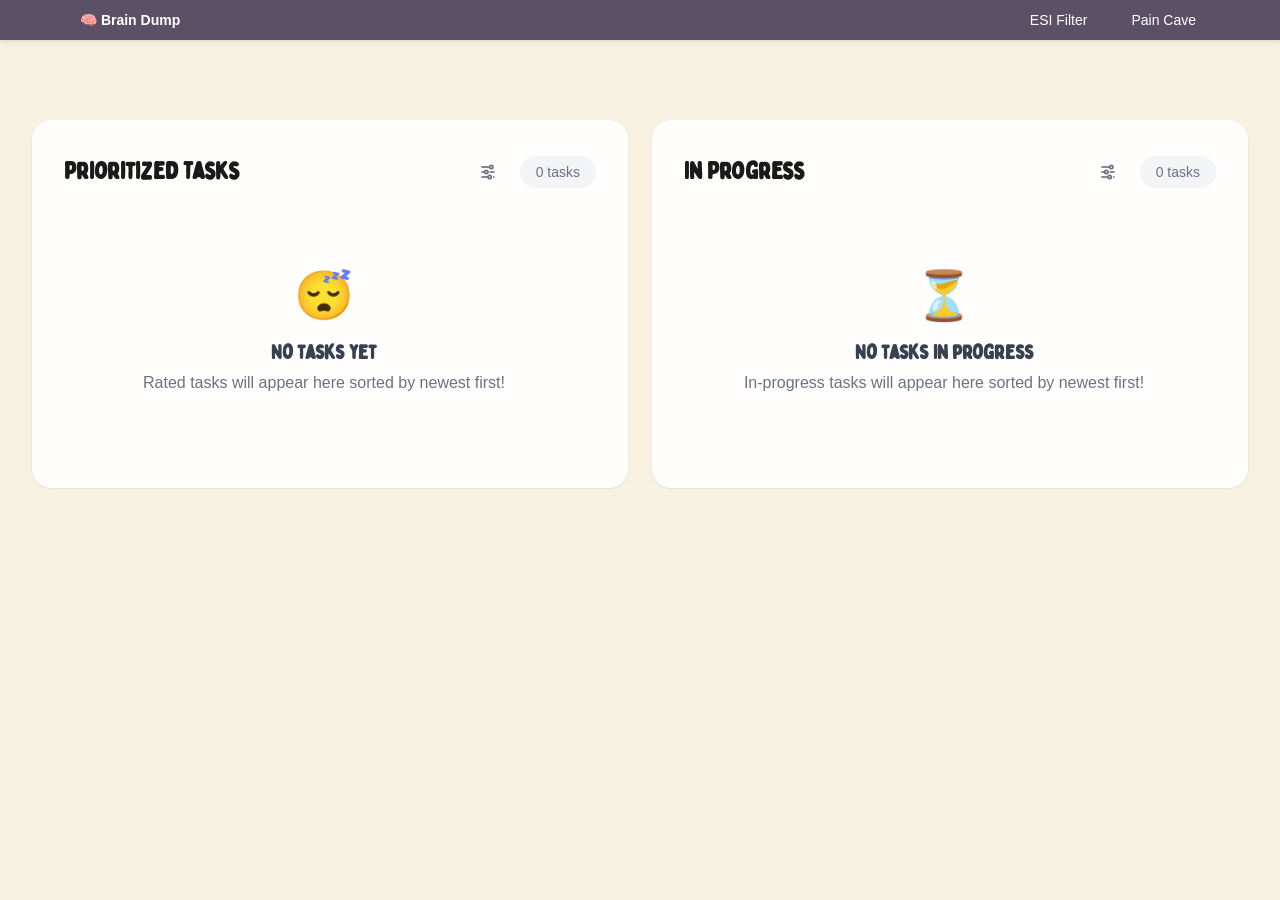
==== commit c1c83030: "Brain dump button moved" ====
--- a/index.html
+++ b/index.html
@@ -22,14 +22,17 @@
         <!-- Tab Navigation -->
         <nav class="app-tabs">
             <div class="tab-container">
-                <button class="tab-btn active" onclick="switchTab('esi-filter')" data-tab="esi-filter">
-                    <span class="tab-icon">📊</span>
-                    ESI Filter
+                <button class="btn-brain-dump" onclick="openBrainDumpModal()">
+                    🧠 Brain Dump
                 </button>
-                <button class="tab-btn" onclick="switchTab('pain-cave')" data-tab="pain-cave">
-                    <span class="tab-icon">🔥</span>
-                    Pain Cave
-                </button>
+                <div class="tab-buttons">
+                    <button class="tab-btn active" onclick="switchTab('esi-filter')" data-tab="esi-filter">
+                        ESI Filter
+                    </button>
+                    <button class="tab-btn" onclick="switchTab('pain-cave')" data-tab="pain-cave">
+                        Pain Cave
+                    </button>
+                </div>
             </div>
         </nav>
 
@@ -37,11 +40,6 @@
         <div id="esi-filter-content" class="tab-content active">
             <div class="container">
                 <header>
-                    <div class="header-actions">
-                        <button class="btn-brain-dump" onclick="openBrainDumpModal()">
-                            🧠 Brain Dump
-                        </button>
-                    </div>
                 </header>
 
                 <main class="main-grid">
@@ -66,9 +64,9 @@
                             </svg>
                                         </button>
                                                                 <div id="prioritized-filter-menu" class="filter-menu hidden">
+                            <div class="filter-option selected" data-value="highest-priority"><span class="checkmark">✓</span>Highest Priority</div>
                             <div class="filter-option" data-value="newest"><span class="checkmark">✓</span>Newest</div>
                             <div class="filter-option" data-value="oldest"><span class="checkmark">✓</span>Oldest</div>
-                            <div class="filter-option" data-value="all"><span class="checkmark">✓</span>All Tasks</div>
                             <div class="filter-option" data-value="10x"><span class="checkmark">✓</span>10x Tasks</div>
                             <div class="filter-option" data-value="2x"><span class="checkmark">✓</span>2x Tasks</div>
                             <div class="filter-option" data-value="time-sensitive"><span class="checkmark">✓</span>Time-Sensitive</div>
@@ -111,9 +109,9 @@
                             </svg>
                                         </button>
                                                                 <div id="in-progress-filter-menu" class="filter-menu hidden">
+                            <div class="filter-option selected" data-value="highest-priority"><span class="checkmark">✓</span>Highest Priority</div>
                             <div class="filter-option" data-value="newest"><span class="checkmark">✓</span>Newest</div>
                             <div class="filter-option" data-value="oldest"><span class="checkmark">✓</span>Oldest</div>
-                            <div class="filter-option" data-value="all"><span class="checkmark">✓</span>All Tasks</div>
                             <div class="filter-option" data-value="10x"><span class="checkmark">✓</span>10x Tasks</div>
                             <div class="filter-option" data-value="2x"><span class="checkmark">✓</span>2x Tasks</div>
                             <div class="filter-option" data-value="time-sensitive"><span class="checkmark">✓</span>Time-Sensitive</div>
@@ -159,9 +157,9 @@
                             </svg>
                                     </button>
                                                         <div id="completed-filter-menu" class="filter-menu hidden">
+                        <div class="filter-option selected" data-value="highest-priority"><span class="checkmark">✓</span>Highest Priority</div>
                         <div class="filter-option" data-value="newest"><span class="checkmark">✓</span>Newest</div>
                         <div class="filter-option" data-value="oldest"><span class="checkmark">✓</span>Oldest</div>
-                        <div class="filter-option" data-value="all"><span class="checkmark">✓</span>All Tasks</div>
                         <div class="filter-option" data-value="10x"><span class="checkmark">✓</span>10x Tasks</div>
                         <div class="filter-option" data-value="2x"><span class="checkmark">✓</span>2x Tasks</div>
                         <div class="filter-option" data-value="time-sensitive"><span class="checkmark">✓</span>Time-Sensitive</div>
--- a/styles.css
+++ b/styles.css
@@ -11,7 +11,7 @@
     --primary-color: #1abc9c;
     --secondary-color: #f0c808;
     --accent-color: #e26d5a;
-    --background-color: #fcf8ee;
+    --background-color: #f7f1e2;
     --text-color: #1a1a1a;
     --font-heading: 'Bobby Jones Soft', 'Figtree', sans-serif;
     --font-body: 'Figtree', sans-serif;
@@ -381,14 +381,17 @@
 
 .filter-option .checkmark {
     display: none;
-    margin-right: 8px;
-    color: #3b82f6;
-    font-weight: bold;
-    font-size: 0.875rem;
+    margin-right: 6px;
+    color: #9ca3af;
+    font-weight: normal;
+    font-size: 0.75rem;
+    opacity: 0.7;
 }
 
 .filter-option.selected .checkmark {
     display: inline;
+    color: #6b7280;
+    opacity: 1;
 }
 
 /* Legacy dropdown styles - keeping for potential fallback */
@@ -692,7 +695,8 @@
     text-overflow: ellipsis;
     white-space: nowrap;
     padding-right: 1rem;
-    cursor: help;
+    cursor: pointer;
+    transition: all 0.1s ease;
 }
 
 .task-metrics-row {
@@ -970,7 +974,8 @@
     text-overflow: ellipsis;
     white-space: nowrap;
     padding-right: 1rem;
-    cursor: help;
+    cursor: pointer;
+    transition: all 0.1s ease;
 }
 
 .task-row {
@@ -2629,13 +2634,33 @@
     cursor: pointer;
     font-size: 14px;
     transition: all 0.2s;
-    box-shadow: 0 2px 8px rgba(255, 137, 0, 0.2);
+    box-shadow: none;
+}
+
+.tab-container .btn-brain-dump {
+    background: #5b5167;
+    color: white;
+    border: none;
+    padding: 12px 20px;
+    border-radius: 8px 8px 0 0;
+    font-weight: 600;
+    cursor: pointer;
+    font-size: 14px;
+    transition: all 0.2s;
+    box-shadow: none;
 }
 
 .btn-brain-dump:hover {
     background: #e67500;
     transform: translateY(-1px);
     box-shadow: 0 4px 12px rgba(255, 137, 0, 0.3);
+}
+
+.tab-container .btn-brain-dump:hover {
+    background: rgba(26, 188, 156, 0.3);
+    color: white;
+    transform: none;
+    box-shadow: none;
 }
 
 /* Brain dump modal styles */
@@ -2725,8 +2750,7 @@
 
 /* Tab Navigation Styles */
 .app-tabs {
-    background: #f8f9fa;
-    border-bottom: 1px solid #e9ecef;
+    background: #5b5167;
     padding: 0;
     position: sticky;
     top: 0;
@@ -2737,19 +2761,26 @@
 .tab-container {
     display: flex;
     align-items: center;
+    justify-content: space-between;
     max-width: 1200px;
     margin: 0 auto;
     padding: 0 20px;
 }
 
+.tab-buttons {
+    display: flex;
+    align-items: center;
+}
+
 .tab-btn {
     display: flex;
     align-items: center;
+    justify-content: center;
     gap: 8px;
     padding: 12px 20px;
     background: none;
     border: none;
-    color: #666;
+    color: white;
     font-size: 14px;
     font-weight: 500;
     cursor: pointer;
@@ -2760,14 +2791,14 @@
 }
 
 .tab-btn:hover {
-    background: rgba(0, 122, 204, 0.1);
-    color: #007acc;
+    background: rgba(26, 188, 156, 0.3);
+    color: white;
 }
 
 .tab-btn.active {
-    background: white;
-    color: #007acc;
-    border-bottom: 2px solid #007acc;
+    background: #5b5167;
+    color: white;
+    border-bottom: none;
 }
 
 .tab-btn.active::after {
@@ -2777,7 +2808,7 @@
     left: 0;
     right: 0;
     height: 2px;
-    background: #007acc;
+    background: none;
 }
 
 .tab-icon {
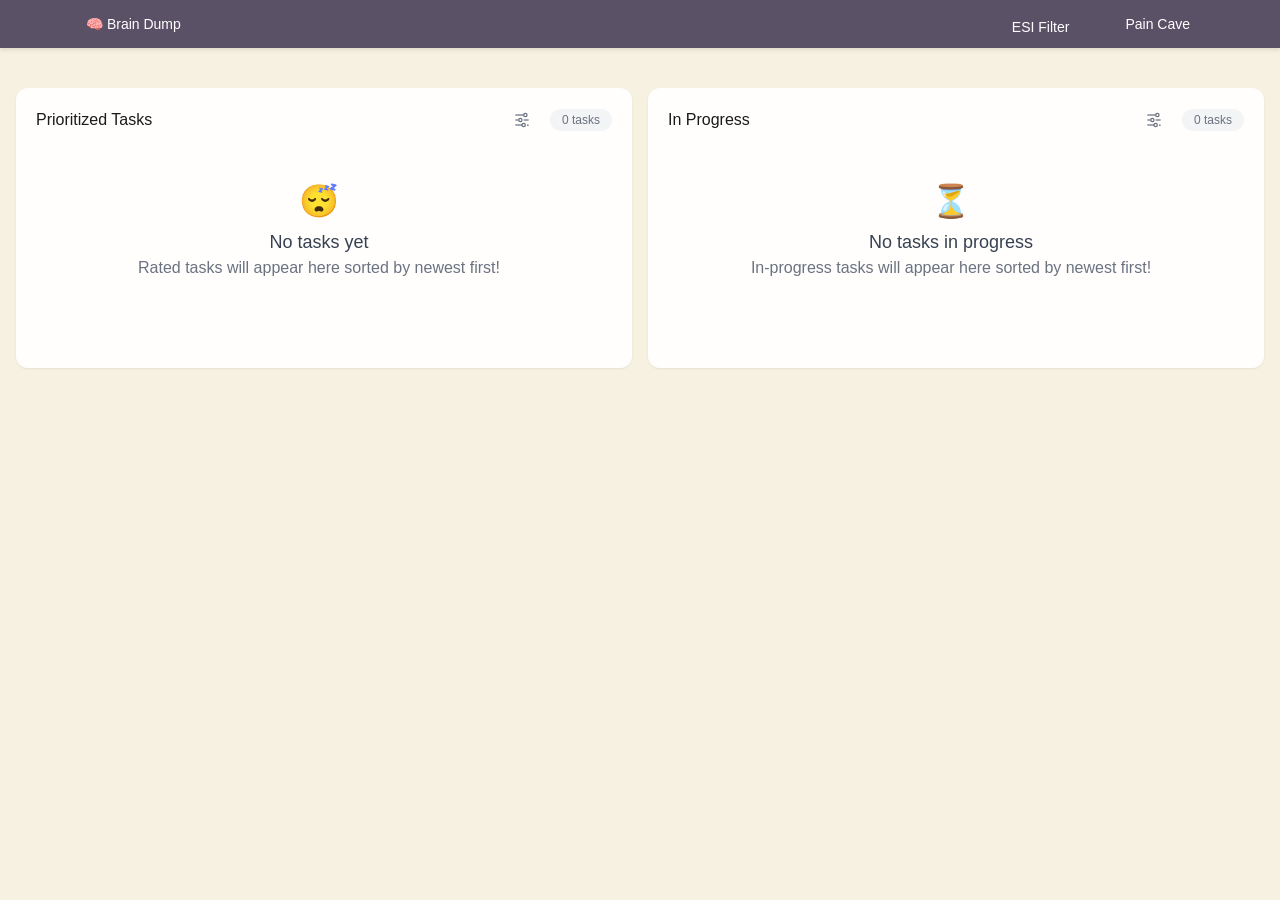
==== commit 8e0083c1: "more UI design fixes" ====
--- a/index.html
+++ b/index.html
@@ -51,7 +51,7 @@
                                 <div class="header-controls">
                                     <div class="filter-container">
                                         <button id="prioritized-filter-btn" class="filter-btn" onclick="esiFilter.toggleFilterMenu('prioritized')" title="Filter tasks">
-                                                                        <svg width="20" height="20" viewBox="0 0 24 24" fill="none" stroke="currentColor" stroke-width="2">
+                                                                        <svg width="20" height="20" viewBox="0 0 24 24" fill="none" stroke="currentColor" stroke-width="1.5">
                                 <line x1="4" y1="6" x2="14" y2="6"/>
                                 <circle cx="16" cy="6" r="2"/>
                                 <line x1="20" y1="6" x2="20" y2="6"/>
@@ -96,7 +96,7 @@
                                 <div class="header-controls">
                                     <div class="filter-container">
                                         <button id="in-progress-filter-btn" class="filter-btn" onclick="esiFilter.toggleFilterMenu('in-progress')" title="Filter tasks">
-                                                                        <svg width="20" height="20" viewBox="0 0 24 24" fill="none" stroke="currentColor" stroke-width="2">
+                                                                        <svg width="20" height="20" viewBox="0 0 24 24" fill="none" stroke="currentColor" stroke-width="1.5">
                                 <line x1="4" y1="6" x2="14" y2="6"/>
                                 <circle cx="16" cy="6" r="2"/>
                                 <line x1="20" y1="6" x2="20" y2="6"/>
@@ -144,7 +144,7 @@
                             <div class="header-controls">
                                 <div class="filter-container">
                                     <button id="completed-filter-btn" class="filter-btn" onclick="esiFilter.toggleFilterMenu('completed')" title="Filter tasks">
-                                                                    <svg width="20" height="20" viewBox="0 0 24 24" fill="none" stroke="currentColor" stroke-width="2">
+                                                                    <svg width="20" height="20" viewBox="0 0 24 24" fill="none" stroke="currentColor" stroke-width="1.5">
                                 <line x1="4" y1="6" x2="14" y2="6"/>
                                 <circle cx="16" cy="6" r="2"/>
                                 <line x1="20" y1="6" x2="20" y2="6"/>
--- a/styles.css
+++ b/styles.css
@@ -33,7 +33,8 @@
 }
 
 h1, h2, h3 {
-    font-family: var(--font-heading);
+    font-family: var(--font-body);
+    font-weight: 400;
 }
   
 button {
@@ -128,7 +129,7 @@
 .container {
     max-width: 1400px;
     margin: 0 auto;
-    padding: 2rem;
+    padding: 1rem;
 }
 
 /* PWA DISABLED - Uncomment to re-enable PWA mobile responsiveness */
@@ -148,30 +149,30 @@
 /* Header */
 header {
     text-align: center;
-    margin-bottom: 3rem;
+    margin-bottom: 1.5rem;
     color: white;
 }
 
 header h1 {
-    font-size: 3rem;
-    margin-bottom: 0.5rem;
-    font-weight: 700;
+    font-size: 1.25rem;
+    margin-bottom: 0.25rem;
+    font-weight: 400;
     color: #0097f2;
 }
 
 .subtitle {
-    font-size: 1.2rem;
+    font-size: 1rem;
     opacity: 0.9;
     font-weight: 600;
     color:#1a1a1a
 }
 
 .subheader {
-    font-size: 1rem;
+    font-size: 0.875rem;
     opacity: 0.7;
     font-weight: 400;
     color: #6b7280;
-    margin-top: 0.5rem;
+    margin-top: 0.25rem;
     font-style: italic;
     max-width: 600px;
     margin-left: auto;
@@ -181,12 +182,13 @@
 /* Main Grid Layout - Clean Dynamic Grid */
 .main-grid {
     display: grid;
-    gap: 1.5rem;
+    gap: 1rem;
     align-items: start;
-    min-height: 70vh;
+    min-height: 60vh;
     transition: all 0.3s ease;
     overflow-x: visible;
     width: 100%;
+    margin-bottom: 0.25rem;
 }
 
 /* Dynamic layout - Brain Dump on top, then variable columns below */
@@ -228,8 +230,8 @@
 /* Cards */
 .card {
     background: white;
-    border-radius: 16px;
-    padding: 2rem;
+    border-radius: 12px;
+    padding: 0.75rem 1.25rem 1.25rem 1.25rem;
     box-shadow: 
         0 1px 2px rgba(0, 0, 0, 0.05),
         0 1px 1px rgba(0, 0, 0, 0.03);
@@ -246,7 +248,7 @@
 /* Main grid cards */
 .main-grid .card {
     background: rgba(255, 255, 255, 0.9);
-    border-radius: 20px;
+    border-radius: 12px;
     overflow: visible; /* Allow shadow to extend beyond boundaries */
     box-shadow: 
         0 1px 3px rgba(0, 0, 0, 0.05),
@@ -254,7 +256,7 @@
     transition: all 0.3s ease;
   
     height: 100%;
-    max-height: 70vh;
+    max-height: 55vh;
     display: flex;
     flex-direction: column;
     flex: 1;
@@ -282,21 +284,36 @@
     display: flex;
     justify-content: space-between;
     align-items: center;
-    margin-bottom: 1.5rem;
+    margin-bottom: 0.5rem;
     flex-wrap: wrap;
-    gap: 1rem;
+    gap: 0.75rem;
+}
+
+.section-header h2 {
+    font-size: 1rem;
+    font-weight: 400;
 }
 
 .header-controls {
     display: flex;
     align-items: center;
-    gap: 0.5rem;
+    gap: 0.25rem;
     flex-wrap: wrap;
 }
 
+/* Rate All button positioning in header */
+.to-be-rated-section .header-controls {
+    justify-content: flex-start;
+}
+
+/* Ensure Rate All button appears in header controls for to-be-rated section */
+.to-be-rated-section .section-header .header-controls {
+    gap: 0.75rem;
+}
+
 .input-section-header {
-    margin-bottom: 1.5rem;
-    font-size: 1.5rem;
+    margin-bottom: 0.5rem;
+    font-size: 1.25rem;
     font-weight: 600;
     color: #374151;
     text-align: left;
@@ -304,9 +321,9 @@
 
 .task-count {
     background: #f3f4f6;
-    padding: 0.5rem 1rem;
-    border-radius: 20px;
-    font-size: 0.875rem;
+    padding: 0.25rem 0.75rem;
+    border-radius: 16px;
+    font-size: 0.75rem;
     font-weight: 500;
     color: #6b7280;
 }
@@ -421,8 +438,8 @@
 
 /* Form styles */
 .form-group {
-    margin-bottom: 1.5rem;
-    height: 360px;
+    margin-bottom: 0.75rem;
+    height: 280px;
     display: flex;
     flex-direction: column;
 }
@@ -431,17 +448,17 @@
 #brain-dump-text {
     width: 100%;
     height: 100%;
-    padding: 1rem;
+    padding: 0.75rem;
     border: 2px solid #e5e7eb;
-    border-radius: 12px;
-    font-size: 1rem;
+    border-radius: 8px;
+    font-size: 0.875rem;
     transition: all 0.2s ease;
     background: #f9fafb;
     font-family: inherit;
     line-height: 1.5;
     resize: none;
     overflow-y: auto;
-    min-height: 200px;
+    min-height: 150px;
 }
 
 #brain-dump-text:focus {
@@ -461,14 +478,41 @@
     background: #ff8900;
     color: white;
     border: none;
-    padding: 1rem 2rem;
-    border-radius: 8px;
-    font-size: 1rem;
+    padding: 0.75rem 1.5rem;
+    border-radius: 6px;
+    font-size: 0.875rem;
     font-weight: 600;
     cursor: pointer;
     transition: all 0.2s ease;
     width: 100%;
-    box-shadow: 0 4px 15px rgba(255, 137, 0, 0.3);
+    box-shadow: 0 2px 8px rgba(255, 137, 0, 0.3);
+}
+
+/* Compact button for brain dump modal - matches task card buttons */
+.btn-primary-compact {
+    background: #ff8900;
+    color: white;
+    border: none;
+    padding: 0.375rem 0.75rem;
+    border-radius: 6px;
+    font-size: 0.8rem;
+    font-weight: 500;
+    cursor: pointer;
+    transition: all 0.2s ease;
+    height: 30px;
+    box-shadow: 0 2px 4px rgba(255, 137, 0, 0.3);
+    white-space: nowrap;
+    min-width: fit-content;
+}
+
+.btn-primary-compact:hover {
+    background: #e67500;
+    transform: translateY(-1px);
+    box-shadow: 0 2px 8px rgba(255, 137, 0, 0.4);
+}
+
+.btn-primary-compact:active {
+    transform: translateY(0);
 }
 
 .btn-primary:hover {
@@ -488,8 +532,9 @@
     flex: 1;
     overflow-y: auto;
     overflow-x: visible;
-    padding: 0.25rem 1rem 1rem 0.25rem;
+    padding: 0.125rem 0.75rem 0.75rem 0.125rem;
     min-height: 200px;
+    max-height: 350px;
     position: relative;
 }
 
@@ -506,33 +551,33 @@
 /* Unrated Tasks - Purple-grey accent */
 .unrated-task-item .task-card {
     position: relative;
-    padding: 1rem;
+    padding: 0.6rem;
     background: #fefefe;
     border: 1px solid #e5e7eb;
     border-left: 4px solid #5b5167;
-    border-radius: 12px;
+    border-radius: 8px;
     overflow: visible;
 }
 
 /* Prioritized Tasks - Teal accent */
 .task-item .task-card {
     position: relative;
-    padding: 0.75rem;
+    padding: 0.5rem;
     background: #fefefe;
     border: 1px solid #e5e7eb;
     border-left: 4px solid #1abc9c;
-    border-radius: 12px;
+    border-radius: 8px;
     overflow: visible;
 }
 
 /* In Progress Tasks - Amber accent (already implemented) */
 .in-progress-task-item .task-card {
     position: relative;
-    padding: 1rem;
+    padding: 0.6rem;
     background: #fefefe;
     border: 1px solid #e5e7eb;
     border-left: 4px solid #f59e0b;
-    border-radius: 12px;
+    border-radius: 8px;
     overflow: visible;
 }
 
@@ -548,9 +593,9 @@
     background: #fefefe;
     border: 1px solid #e5e7eb;
     border-left: 4px solid #059669;
-    border-radius: 12px;
-    padding: 1rem;
-    margin-bottom: 0.5rem;
+    border-radius: 8px;
+    padding: 0.6rem;
+    margin-bottom: 0.375rem;
     transition: all 0.2s ease;
     position: relative;
     overflow: hidden;
@@ -561,8 +606,8 @@
     align-items: flex-end;
     justify-content: space-between;
     flex-wrap: nowrap;
-    gap: 0.5rem;
-    margin-bottom: 1rem;
+    gap: 0.375rem;
+    margin-bottom: 0.75rem;
 }
 
 .input-group {
@@ -644,18 +689,18 @@
 /* Empty state */
 .empty-state {
     text-align: center;
-    padding: 3rem 1rem;
+    padding: 2rem 1rem;
     color: #6b7280;
 }
 
 .empty-icon {
-    font-size: 3rem;
-    margin-bottom: 1rem;
+    font-size: 2rem;
+    margin-bottom: 0.75rem;
 }
 
 .empty-state h3 {
-    font-size: 1.25rem;
-    margin-bottom: 0.5rem;
+    font-size: 1.125rem;
+    margin-bottom: 0.375rem;
     color: #374151;
 }
 
@@ -682,28 +727,40 @@
 }
 
 .task-header-compact {
-    margin-bottom: 0.75rem;
+    margin-bottom: 0.375rem;
 }
 
 .task-name {
-    font-size: 1.125rem;
+    font-size: 1rem;
     font-weight: 600;
     color: #1f2937;
     line-height: 1.3;
-    max-width: calc(100% - 120px);
+    max-width: calc(100% - 80px);
     overflow: hidden;
     text-overflow: ellipsis;
     white-space: nowrap;
-    padding-right: 1rem;
+    padding-right: 0.75rem;
     cursor: pointer;
     transition: all 0.1s ease;
-}
+    position: relative;
+}
+
+
 
 .task-metrics-row {
     display: flex;
     align-items: center;
-    gap: 0.5rem;
-    margin-bottom: 0.75rem;
+    gap: 0.375rem;
+    margin-bottom: 0.5rem;
+}
+
+/* Hide task metrics by default for prioritized and in-progress tasks */
+.task-item .task-metrics-top-right .metric-compact,
+.in-progress-task-item .task-metrics-top-right .metric-compact {
+    opacity: 0;
+    visibility: hidden;
+    transform: translateY(-10px);
+    transition: all 0.2s ease;
 }
 
 .metric-compact {
@@ -711,46 +768,74 @@
     flex-direction: column;
     align-items: center;
     background: white;
-    padding: 0.25rem 0.5rem;
-    border-radius: 6px;
+    padding: 0.1rem 0.25rem;
+    border-radius: 3px;
     border: 1px solid #e5e7eb;
-    min-width: 32px;
+    min-width: 18px;
+    height: 22px;
+    justify-content: center;
 }
 
 .metric-compact .metric-label {
+    font-size: 0.4rem;
+    text-transform: uppercase;
+    letter-spacing: 0.1px;
+    color: #6b7280;
+    font-weight: 500;
+    margin-bottom: 0.025rem;
+    line-height: 0.9;
+}
+
+.metric-compact .metric-value {
     font-size: 0.6rem;
-    text-transform: uppercase;
-    letter-spacing: 0.3px;
-    color: #6b7280;
-    font-weight: 600;
-    margin-bottom: 0.1rem;
-    line-height: 1;
-}
-
-.metric-compact .metric-value {
-    font-size: 0.9rem;
-    font-weight: 700;
+    font-weight: 600;
     color: #1f2937;
-    line-height: 1;
+    line-height: 0.9;
 }
 
 .task-score-compact {
     background: linear-gradient(135deg, #667eea 0%, #764ba2 100%);
     color: white;
-    padding: 0.5rem 1rem;
-    border-radius: 20px;
-    font-weight: 700;
-    font-size: 1.1rem;
-    min-width: 60px;
+    padding: 0.1rem 0.3rem;
+    border-radius: 3px;
+    font-weight: 600;
+    font-size: 0.7rem;
+    min-width: 22px;
+    height: 22px;
     text-align: center;
     margin-left: 0.25rem;
+    cursor: pointer;
+    transition: all 0.2s ease;
+    display: flex;
+    align-items: center;
+    justify-content: center;
+}
+
+.task-score-compact:hover {
+    transform: scale(1.05);
+    box-shadow: 0 4px 12px rgba(102, 126, 234, 0.4);
+}
+
+/* Show individual metrics on score box hover only */
+.task-metrics-top-right:hover .metric-compact {
+    opacity: 1;
+    visibility: visible;
+    transform: translateY(0);
+}
+
+/* Hide metrics by default, only show when hovering the metrics container */
+.task-metrics-top-right .metric-compact {
+    opacity: 0;
+    visibility: hidden;
+    transform: translateY(-10px);
+    transition: all 0.2s ease;
 }
 
 .task-status-row-compact {
     display: flex;
     justify-content: space-between;
     align-items: center;
-    padding-top: 0.5rem;
+    padding-top: 0.25rem;
     border-top: 1px solid #e5e7eb;
 }
 
@@ -761,33 +846,69 @@
 }
 
 .notes-btn {
+    position: absolute;
+    top: 0.4rem;
+    right: 3.5rem;
     background: transparent;
-    border: 1px solid #d1d5db;
-    padding: 0.25rem 0.5rem;
-    border-radius: 4px;
-    font-size: 0.8rem;
-    cursor: pointer;
-    transition: all 0.2s ease;
+    border: none;
+    padding: 0;
+    cursor: pointer;
+    transition: all 0.2s ease;
+    width: 18px;
+    height: 18px;
     display: flex;
     align-items: center;
     justify-content: center;
-    min-width: 28px;
-    height: 28px;
-}
+    opacity: 0.5;
+    color: #6b7280;
+    z-index: 10;
+}
+
+.notes-btn::before {
+    content: '';
+    position: absolute;
+    top: 50%;
+    left: 50%;
+    transform: translate(-50%, -50%);
+    width: 14px;
+    height: 14px;
+    background-image: url('data:image/svg+xml;utf8,<svg xmlns="http://www.w3.org/2000/svg" viewBox="0 0 24 24" fill="none" stroke="%23666" stroke-width="2.5" stroke-linecap="round" stroke-linejoin="round"><path d="M14 2H6a2 2 0 0 0-2 2v16a2 2 0 0 0 2 2h12a2 2 0 0 0 2-2V8z"/><polyline points="14,2 14,8 20,8"/></svg>');
+    background-size: contain;
+    background-repeat: no-repeat;
+    background-position: center;
+    transition: all 0.2s ease;
+}
+
+
 
 .notes-btn:hover {
-    background: #f3f4f6;
-    border-color: #9ca3af;
+    opacity: 1;
+    transform: scale(1.1);
+    color: #374151;
+}
+
+.notes-btn:hover::before {
+    background-image: url('data:image/svg+xml;utf8,<svg xmlns="http://www.w3.org/2000/svg" viewBox="0 0 24 24" fill="none" stroke="%23374151" stroke-width="2.5" stroke-linecap="round" stroke-linejoin="round"><path d="M14 2H6a2 2 0 0 0-2 2v16a2 2 0 0 0 2 2h12a2 2 0 0 0 2-2V8z"/><polyline points="14,2 14,8 20,8"/></svg>');
 }
 
 .notes-btn.has-notes {
-    background: #fef3c7;
-    border-color: #f59e0b;
-    color: #92400e;
-}
+    opacity: 1;
+    color: #f59e0b;
+}
+
+.notes-btn.has-notes::before {
+    background-image: url('data:image/svg+xml;utf8,<svg xmlns="http://www.w3.org/2000/svg" viewBox="0 0 24 24" fill="none" stroke="%23f59e0b" stroke-width="2.5" stroke-linecap="round" stroke-linejoin="round"><path d="M14 2H6a2 2 0 0 0-2 2v16a2 2 0 0 0 2 2h12a2 2 0 0 0 2-2V8z"/><polyline points="14,2 14,8 20,8"/></svg>');
+}
+
+
 
 .notes-btn.has-notes:hover {
-    background: #fbbf24;
+    color: #d97706;
+    transform: scale(1.1);
+}
+
+.notes-btn.has-notes:hover::before {
+    background-image: url('data:image/svg+xml;utf8,<svg xmlns="http://www.w3.org/2000/svg" viewBox="0 0 24 24" fill="none" stroke="%23d97706" stroke-width="2.5" stroke-linecap="round" stroke-linejoin="round"><path d="M14 2H6a2 2 0 0 0-2 2v16a2 2 0 0 0 2 2h12a2 2 0 0 0 2-2V8z"/><polyline points="14,2 14,8 20,8"/></svg>');
 }
 
 .notes-panel {
@@ -884,16 +1005,20 @@
 }
 
 .status-btn-compact {
-    background: none;
-    color: #6b7280;
-    border: 1px solid #e5e7eb;
-    padding: 0.375rem 0.75rem;
-    border-radius: 6px;
+    background: #f3f4f6;
+    color: #9ca3af;
+    border: none;
+    padding: 0;
+    border-radius: 50%;
     font-size: 0.8rem;
     font-weight: 500;
     cursor: pointer;
     transition: all 0.2s ease;
-    height: 30px;
+    height: 24px;
+    width: 24px;
+    display: flex;
+    align-items: center;
+    justify-content: center;
 }
 
 .status-btn-compact:hover {
@@ -901,35 +1026,47 @@
     color: white;
     border: none;
     transform: translateY(-1px);
-    box-shadow: 0 2px 4px rgba(102, 126, 234, 0.3);
+    box-shadow: 0 2px 4px rgba(255, 137, 0, 0.3);
 }
 
 .status-btn-compact:active {
     transform: translateY(0);
 }
 
+/* Lighter gray color for done button checkmark */
+.status-btn-compact.done-btn {
+    color: #9ca3af;
+}
+
+.status-btn-compact.done-btn:hover {
+    background: rgba(26, 188, 156, 0.7);
+    color: white;
+}
+
 /* Individual Pain Cave Button for tasks */
 .btn-pain-cave-task {
-    background: #2d3748;
+    background: #f3f4f6;
+    color: #9ca3af;
+    border: none;
+    padding: 0;
+    border-radius: 50%;
+    font-size: 0.7rem;
+    font-weight: 500;
+    cursor: pointer;
+    transition: all 0.2s ease;
+    height: 24px;
+    width: 24px;
+    display: flex;
+    align-items: center;
+    justify-content: center;
+    box-shadow: none;
+}
+
+.btn-pain-cave-task:hover {
+    background: #5b5167;
     color: white;
-    border: none;
-    padding: 0.375rem 0.75rem;
-    border-radius: 6px;
-    font-size: 0.8rem;
-    font-weight: 500;
-    cursor: pointer;
-    transition: all 0.2s ease;
-    height: 30px;
-    min-width: 32px;
-    display: flex;
-    align-items: center;
-    justify-content: center;
-}
-
-.btn-pain-cave-task:hover {
-    background: #1a202c;
     transform: translateY(-1px);
-    box-shadow: 0 2px 4px rgba(45, 55, 72, 0.3);
+    box-shadow: 0 2px 4px rgba(91, 81, 103, 0.3);
 }
 
 .btn-pain-cave-task:active {
@@ -961,30 +1098,33 @@
 }
 
 .unrated-task-header {
-    margin-bottom: 1rem;
+    margin-bottom: 0.75rem;
 }
 
 .unrated-task-name {
-    font-size: 1rem;
+    font-size: 0.9rem;
     font-weight: 600;
     color: #1f2937;
     line-height: 1.3;
-    max-width: calc(100% - 120px);
+    max-width: calc(100% - 80px);
     overflow: hidden;
     text-overflow: ellipsis;
     white-space: nowrap;
-    padding-right: 1rem;
+    padding-right: 0.75rem;
     cursor: pointer;
     transition: all 0.1s ease;
-}
+    position: relative;
+}
+
+
 
 .task-row {
     display: flex;
     align-items: flex-end;
     justify-content: space-between;
     flex-wrap: nowrap;
-    gap: 0.5rem;
-    margin-bottom: 1rem;
+    gap: 0.375rem;
+    margin-bottom: 0.75rem;
 }
 
 .input-group {
@@ -1127,17 +1267,21 @@
 }
 
 .rate-button {
-    background: none;
-    color: #6b7280;
-    border: 1px solid #e5e7eb;
-    padding: 0.375rem 0.75rem;
-    border-radius: 6px;
+    background: #f3f4f6;
+    color: #9ca3af;
+    border: none;
+    padding: 0;
+    border-radius: 50%;
     font-size: 0.8rem;
     font-weight: 500;
     cursor: pointer;
     transition: all 0.2s ease;
     white-space: nowrap;
-    height: 30px;
+    height: 24px;
+    width: 24px;
+    display: flex;
+    align-items: center;
+    justify-content: center;
 }
 
 .rate-button:hover {
@@ -1145,8 +1289,10 @@
     color: white;
     border: none;
     transform: translateY(-1px);
-    box-shadow: 0 2px 4px rgba(102, 126, 234, 0.3);
-}
+    box-shadow: 0 2px 4px rgba(255, 137, 0, 0.3);
+}
+
+/* Remove text-based arrow for rate button */
 
 /* Leverage Selector */
 .leverage-section {
@@ -1188,13 +1334,14 @@
     background: #f3f4f6;
     color: #6b7280;
     border: 1px solid #d1d5db;
-    padding: 0.375rem 0.75rem;
+    padding: 0.25rem 0.5rem;
     border-radius: 6px;
-    font-size: 0.75rem;
-    font-weight: 600;
-    cursor: pointer;
-    transition: all 0.2s ease;
-    min-width: 50px;
+    font-size: 0.7rem;
+    font-weight: 600;
+    cursor: pointer;
+    transition: all 0.2s ease;
+    min-width: 40px;
+    height: 24px;
 }
 
 .leverage-btn:hover {
@@ -1256,15 +1403,15 @@
 /* Leverage Badges */
 .leverage-badge {
     display: inline-block;
-    padding: 0.375rem 0.75rem;
-    border-radius: 6px;
-    font-size: 0.8rem;
-    font-weight: 500;
+    padding: 0.25rem 0.5rem;
+    border-radius: 12px;
+    font-size: 0.65rem;
+    font-weight: 600;
     text-transform: uppercase;
-    letter-spacing: 0.5px;
+    letter-spacing: 0.3px;
     margin-top: 0.25rem;
-    margin-left: 0.5rem;
-    height: 30px;
+    margin-left: 0;
+    height: 22px;
     box-sizing: border-box;
     display: inline-flex;
     align-items: center;
@@ -1335,17 +1482,17 @@
     display: inline-flex;
     align-items: center;
     justify-content: center;
-    padding: 0.375rem 0.75rem;
-    border-radius: 6px;
+    padding: 0.25rem 0.5rem;
+    border-radius: 12px;
     background: rgba(0, 151, 242, 0.1);
     color: #0097f2;
     border: 1px solid rgba(0, 151, 242, 0.3);
-    margin-left: 0.25rem;
+    margin-left: 0;
     margin-top: 0.25rem;
     opacity: 1;
-    height: 30px;
+    height: 22px;
     box-sizing: border-box;
-    min-width: 40px;
+    min-width: 32px;
 }
 
 /* Adjust task-leverage-area to handle multiple elements */
@@ -1370,6 +1517,23 @@
         height: 14px;
     }
     
+    .notes-btn {
+        width: 16px;
+        height: 16px;
+        top: 0.375rem;
+        right: 2.5rem;
+    }
+    
+    .notes-btn::before {
+        width: 12px;
+        height: 14px;
+        border-width: 1.5px;
+    }
+    
+    .notes-btn::after {
+        font-size: 8px;
+    }
+    
     .task-leverage-area {
         flex-direction: column;
         align-items: flex-start;
@@ -1384,7 +1548,7 @@
 
 /* Completed Tasks */
 .completed-tasks-section {
-    margin-top: 2rem;
+    margin-top: 0.25rem;
     width: 100%;
 }
 
@@ -1393,7 +1557,7 @@
 }
 
 .completed-tasks-container {
-    min-height: 100px;
+    min-height: 120px;
     max-height: 250px;
     overflow-y: auto;
     padding-right: 0.5rem;
@@ -1665,17 +1829,17 @@
     }
     
     .completed-tasks-section {
-        margin-top: 1rem;
+        margin-top: 0.25rem;
     }
 }
 
 @media (max-width: 768px) {
     .container {
-        padding: 1rem;
+        padding: 0.75rem;
     }
     
     header h1 {
-        font-size: 2rem;
+        font-size: 1.125rem;
     }
     
     .main-grid.one-column,
@@ -1695,7 +1859,7 @@
     }
     
     .main-grid .card {
-        padding: 1.5rem;
+        padding: 0.5rem 1.2rem 1.2rem 1.2rem;
         max-height: 50vh;
     }
     
@@ -1711,7 +1875,7 @@
     }
     
     .completed-tasks-section {
-        margin-top: 1rem;
+        margin-top: 0.25rem;
     }
 
     .header-controls {
@@ -1777,7 +1941,7 @@
 
 .task-metrics-top-right {
     position: absolute;
-    top: 1.5rem;
+    top: 1.75rem;
     right: 0.75rem;
     display: flex;
     align-items: center;
@@ -1786,7 +1950,7 @@
 
 /* Completed tasks need higher positioning */
 .completed-task-item .task-metrics-top-right {
-    top: 1.75rem;
+    top: 2rem;
 }
 
 /* Top 20% tasks keep the green color (existing) */
@@ -1794,13 +1958,16 @@
     position: relative;
     background: #3b9901;
     color: white;
-    padding: 0.5rem 0.5rem;
-    border-radius: 6px;
-    font-weight: 700;
-    font-size: 0.9rem;
-    min-width: 32px;
-    height: 32px;
+    padding: 0.1rem 0.3rem;
+    border-radius: 3px;
+    font-weight: 600;
+    font-size: 0.7rem;
+    min-width: 22px;
+    height: 22px;
     text-align: center;
+    display: flex;
+    align-items: center;
+    justify-content: center;
 }
 
 /* Non-top-20% tasks get a lighter blue-gray color */
@@ -1878,12 +2045,12 @@
     position: relative;
     background: #3b9901;
     color: white;
-    padding: 0.5rem 0.5rem;
-    border-radius: 6px;
-    font-weight: 700;
-    font-size: 0.9rem;
-    min-width: 32px;
-    height: 32px;
+    padding: 0.1rem 0.3rem;
+    border-radius: 3px;
+    font-weight: 600;
+    font-size: 0.7rem;
+    min-width: 22px;
+    height: 22px;
     text-align: center;
     display: flex;
     align-items: center;
@@ -1900,12 +2067,12 @@
     position: relative;
     background: #0097f2;
     color: white;
-    padding: 0.5rem 0.5rem;
-    border-radius: 6px;
-    font-weight: 700;
-    font-size: 0.9rem;
-    min-width: 32px;
-    height: 32px;
+    padding: 0.1rem 0.3rem;
+    border-radius: 3px;
+    font-weight: 600;
+    font-size: 0.7rem;
+    min-width: 22px;
+    height: 22px;
     text-align: center;
     display: flex;
     align-items: center;
@@ -1916,6 +2083,26 @@
 .task-score-right-actual:hover {
     transform: scale(1.05);
     box-shadow: 0 2px 8px rgba(0, 151, 242, 0.3);
+}
+
+/* Time tracking display */
+.task-time-display {
+    font-size: 0.75rem;
+    color: #0097f2;
+    font-weight: 600;
+    margin-top: 0.25rem;
+    display: flex;
+    align-items: center;
+    gap: 0.25rem;
+    opacity: 0.9;
+}
+
+.task-time-display svg {
+    flex-shrink: 0;
+}
+
+.task-time-display.completed {
+    color: #059669;
 }
 
 /* Responsive adjustments for dual metrics */
@@ -1966,58 +2153,77 @@
     gap: 1rem;
 }
 
+/* Original Rate All button - now hidden */
 .rate-all-btn {
-    background: linear-gradient(135deg, #f59e0b 0%, #d97706 100%);
+    display: none;
+}
+
+/* Compact Rate All button for header */
+.rate-all-btn-compact {
+    background: #f3f4f6;
+    color: #6b7280;
+    border: 1px solid #e5e7eb;
+    padding: 0.375rem 0.75rem;
+    border-radius: 6px;
+    font-size: 0.8rem;
+    font-weight: 500;
+    cursor: pointer;
+    transition: all 0.2s ease;
+    white-space: nowrap;
+    height: 30px;
+    min-width: fit-content;
+}
+
+.rate-all-btn-compact:hover {
+    background: #ff8900;
     color: white;
-    border: none;
-    padding: 0.5rem 1rem;
-    border-radius: 8px;
-    font-size: 0.875rem;
-    font-weight: 600;
-    cursor: pointer;
-    transition: all 0.2s ease;
-    white-space: nowrap;
-}
-
-.rate-all-btn:hover {
-    background: linear-gradient(135deg, #d97706 0%, #b45309 100%);
+    border: 1px solid #ff8900;
     transform: translateY(-1px);
-    box-shadow: 0 4px 12px rgba(0, 0, 0, 0.15);
-}
-
-.rate-all-btn:active {
+    box-shadow: 0 2px 4px rgba(255, 137, 0, 0.3);
+}
+
+.rate-all-btn-compact:active {
     transform: translateY(0);
 }
 
 /* Delete buttons */
 .delete-btn,
-.task-item .delete-btn {
+.task-item .delete-btn,
+.completed-task-item .delete-btn {
     position: absolute;
-    top: 0.5rem;
+    top: 0.4rem;
     right: 0.5rem;
     cursor: pointer;
     background: transparent;
     border: none;
-    padding: 0.25rem;
-    transition: all 0.2s ease;
-    width: 18px;
-    height: 18px;
+    padding: 0;
+    transition: all 0.2s ease;
+    width: 20px;
+    height: 20px;
     display: flex;
     align-items: center;
     justify-content: center;
     opacity: 0.5;
     border-radius: 4px;
     z-index: 10;
+    font-size: 16px;
+    font-weight: bold;
+    color: #6b7280;
+    line-height: 0.8;
+    transform: translateY(-1px);
 }
 
 .delete-btn:hover,
-.task-item .delete-btn:hover {
+.task-item .delete-btn:hover,
+.completed-task-item .delete-btn:hover {
     opacity: 1;
     transform: scale(1.1);
+    color: #ef4444;
 }
 
 .delete-btn:focus,
-.task-item .delete-btn:focus {
+.task-item .delete-btn:focus,
+.completed-task-item .delete-btn:focus {
     outline: 2px solid #ef4444;
     outline-offset: 2px;
     opacity: 1;
@@ -2058,78 +2264,7 @@
     opacity: 1;
 }
 
-.trash-icon {
-    width: 8px;
-    height: 10px;
-    position: relative;
-    display: flex;
-    flex-direction: column;
-    align-items: center;
-}
-
-.trash-lid {
-    width: 10px;
-    height: 1.5px;
-    background: #004876;
-    border-radius: 1px;
-    margin-bottom: 1px;
-    position: relative;
-    transition: background 0.2s ease;
-}
-
-.trash-lid::before {
-    content: '';
-    position: absolute;
-    top: -1.5px;
-    left: 50%;
-    transform: translateX(-50%);
-    width: 4px;
-    height: 1.5px;
-    background: #004876;
-    border-radius: 1px;
-    transition: background 0.2s ease;
-}
-
-.trash-body {
-    width: 7px;
-    height: 7px;
-    background: #004876;
-    border-radius: 0 0 1.5px 1.5px;
-    position: relative;
-    display: flex;
-    justify-content: center;
-    align-items: center;
-    transition: background 0.2s ease;
-}
-
-.trash-lines {
-    display: flex;
-    gap: 1.5px;
-    height: 6px;
-    align-items: center;
-}
-
-.line {
-    width: 0.8px;
-    height: 4px;
-    background: #0095f27b;
-    border-radius: 0.5px;
-    transition: background 0.2s ease;
-}
-
-.delete-btn:hover .trash-lid,
-.delete-btn:hover .trash-lid::before,
-.delete-btn:hover .trash-body,
-.task-item .delete-btn:hover .trash-lid,
-.task-item .delete-btn:hover .trash-lid::before,
-.task-item .delete-btn:hover .trash-body {
-    background: #ef4444;
-}
-
-.delete-btn:hover .line,
-.task-item .delete-btn:hover .line {
-    background: white;
-}
+/* Delete button now uses simple "×" character - no complex icon needed */
 
 /* Ensure proper alignment of buttons at bottom */
 .add-task-section .card,
@@ -2154,31 +2289,11 @@
 .to-be-rated-section .unrated-tasks-container {
     flex: 1;
     overflow-y: auto;
-    margin-bottom: 1.5rem;
-}
-
-/* Push buttons to bottom */
-.add-task-section .btn-primary,
-.to-be-rated-section .btn-primary {
+}
+
+/* Push buttons to bottom - only for brain dump section now */
+.add-task-section .btn-primary {
     margin-top: auto;
-}
-
-/* Make Rate All button more subtle by default */
-.to-be-rated-section .btn-primary {
-    background: #f3f4f6;
-    color: #6b7280;
-    box-shadow: 0 1px 3px rgba(0, 0, 0, 0.1);
-    border: 1px solid #e5e7eb;
-    font-weight: 500;
-}
-
-.to-be-rated-section .btn-primary:hover {
-    background: #ff8900;
-    color: white;
-    box-shadow: 0 4px 15px rgba(255, 137, 0, 0.3);
-    border: 1px solid #ff8900;
-    font-weight: 600;
-    transform: translateY(-2px);
 }
 
 /* Pain Cave Button */
@@ -2190,7 +2305,7 @@
 }
 
 .btn-pain-cave {
-    background: #1abc9c;
+    background: #5b5167;
     color: white;
     border: none;
     padding: 1rem 2rem;
@@ -2200,7 +2315,7 @@
     cursor: pointer;
     transition: all 0.2s ease;
     width: 100%;
-    box-shadow: 0 4px 15px rgba(26, 188, 156, 0.3);
+    box-shadow: 0 4px 15px rgba(91, 81, 103, 0.3);
     text-decoration: none;
     display: inline-block;
 }
@@ -2208,9 +2323,9 @@
 .btn-pain-cave:hover {
     transform: translateY(-2px);
     box-shadow: 0 4px 12px rgba(0, 0, 0, 0.15);
-    background: #16a085;
+    background: #4a4058;
+    color: white;
     text-decoration: none;
-    color: white;
 }
 
 .btn-pain-cave:active {
@@ -2259,8 +2374,8 @@
 
 .modal-base {
     background: white;
-    border-radius: 20px;
-    padding: 2rem;
+    border-radius: 16px;
+    padding: 1.5rem;
     max-width: 500px;
     width: 90%;
     max-height: 80vh;
@@ -2283,7 +2398,7 @@
 .reflection-modal {
     background: white;
     border-radius: 16px;
-    padding: 2rem;
+    padding: 1.5rem;
     max-width: 500px;
     width: 90%;
     max-height: 80vh;
@@ -2637,30 +2752,39 @@
     box-shadow: none;
 }
 
+.btn-brain-dump:hover {
+    background: #e67500;
+}
+
 .tab-container .btn-brain-dump {
-    background: #5b5167;
+    background: none;
     color: white;
-    border: none;
+    border: 6px solid transparent;
     padding: 12px 20px;
     border-radius: 8px 8px 0 0;
-    font-weight: 600;
+    font-weight: 500;
     cursor: pointer;
     font-size: 14px;
-    transition: all 0.2s;
+    transition: background-color 0.2s ease, border-color 0.2s ease;
     box-shadow: none;
+    display: flex;
+    align-items: center;
+    justify-content: center;
+    text-align: center;
+    line-height: 1;
+    box-sizing: border-box;
+    height: 48px;
 }
 
 .btn-brain-dump:hover {
     background: #e67500;
-    transform: translateY(-1px);
-    box-shadow: 0 4px 12px rgba(255, 137, 0, 0.3);
 }
 
 .tab-container .btn-brain-dump:hover {
-    background: rgba(26, 188, 156, 0.3);
+    background: rgba(255, 255, 255, 0.1);
     color: white;
-    transform: none;
-    box-shadow: none;
+    border-color: #5b5167;
+    border-radius: 12px;
 }
 
 /* Brain dump modal styles */
@@ -2737,6 +2861,28 @@
     justify-content: flex-end;
 }
 
+/* Keyboard shortcut helper text */
+.keyboard-shortcut-text {
+    color: #6b7280;
+    font-size: 0.75rem;
+    font-style: italic;
+    margin-right: auto;
+    display: flex;
+    align-items: center;
+    opacity: 0.8;
+}
+
+.keyboard-shortcut-text .shortcut-key {
+    background: #f3f4f6;
+    padding: 0.125rem 0.375rem;
+    border-radius: 4px;
+    font-family: 'SF Mono', Monaco, 'Cascadia Code', 'Roboto Mono', Consolas, 'Courier New', monospace;
+    font-style: normal;
+    font-size: 0.7rem;
+    border: 1px solid #e5e7eb;
+    margin: 0 0.125rem;
+}
+
 @keyframes scaleIn {
     from { 
         opacity: 0;
@@ -2779,26 +2925,34 @@
     gap: 8px;
     padding: 12px 20px;
     background: none;
-    border: none;
+    border: 6px solid transparent;
     color: white;
     font-size: 14px;
     font-weight: 500;
     cursor: pointer;
     border-radius: 8px 8px 0 0;
-    transition: all 0.2s ease;
+    transition: background-color 0.2s ease, border-color 0.2s ease;
     position: relative;
     margin-right: 4px;
+    text-align: center;
+    line-height: 1;
+    box-sizing: border-box;
+    height: 48px;
 }
 
 .tab-btn:hover {
-    background: rgba(26, 188, 156, 0.3);
+    background: rgba(255, 255, 255, 0.1);
     color: white;
+    border-color: #5b5167;
+    border-radius: 12px;
 }
 
 .tab-btn.active {
     background: #5b5167;
     color: white;
+    border: 6px solid transparent;
     border-bottom: none;
+    height: 48px;
 }
 
 .tab-btn.active::after {
@@ -2811,6 +2965,8 @@
     background: none;
 }
 
+
+
 .tab-icon {
     font-size: 16px;
 }
@@ -2840,4 +2996,50 @@
     .container {
         padding: 1rem 0;
     }
+}
+
+.btn-secondary {
+    background: #f3f4f6;
+    color: #6b7280;
+    border: 1px solid #d1d5db;
+    padding: 0.75rem 1.5rem;
+    border-radius: 8px;
+    font-size: 1rem;
+    font-weight: 600;
+    cursor: pointer;
+    transition: all 0.2s ease;
+}
+
+/* Compact secondary button for brain dump modal - matches task card buttons */
+.btn-secondary-compact {
+    background: #f3f4f6;
+    color: #6b7280;
+    border: 1px solid #d1d5db;
+    padding: 0.375rem 0.75rem;
+    border-radius: 6px;
+    font-size: 0.8rem;
+    font-weight: 500;
+    cursor: pointer;
+    transition: all 0.2s ease;
+    height: 30px;
+    white-space: nowrap;
+    min-width: fit-content;
+}
+
+.btn-secondary-compact:hover {
+    background: #e5e7eb;
+    color: #374151;
+    border-color: #9ca3af;
+    transform: translateY(-1px);
+}
+
+.btn-secondary-compact:active {
+    transform: translateY(0);
+}
+
+.btn-secondary:hover {
+    background: #e5e7eb;
+    color: #374151;
+    border-color: #9ca3af;
+    transform: translateY(-1px);
 }
